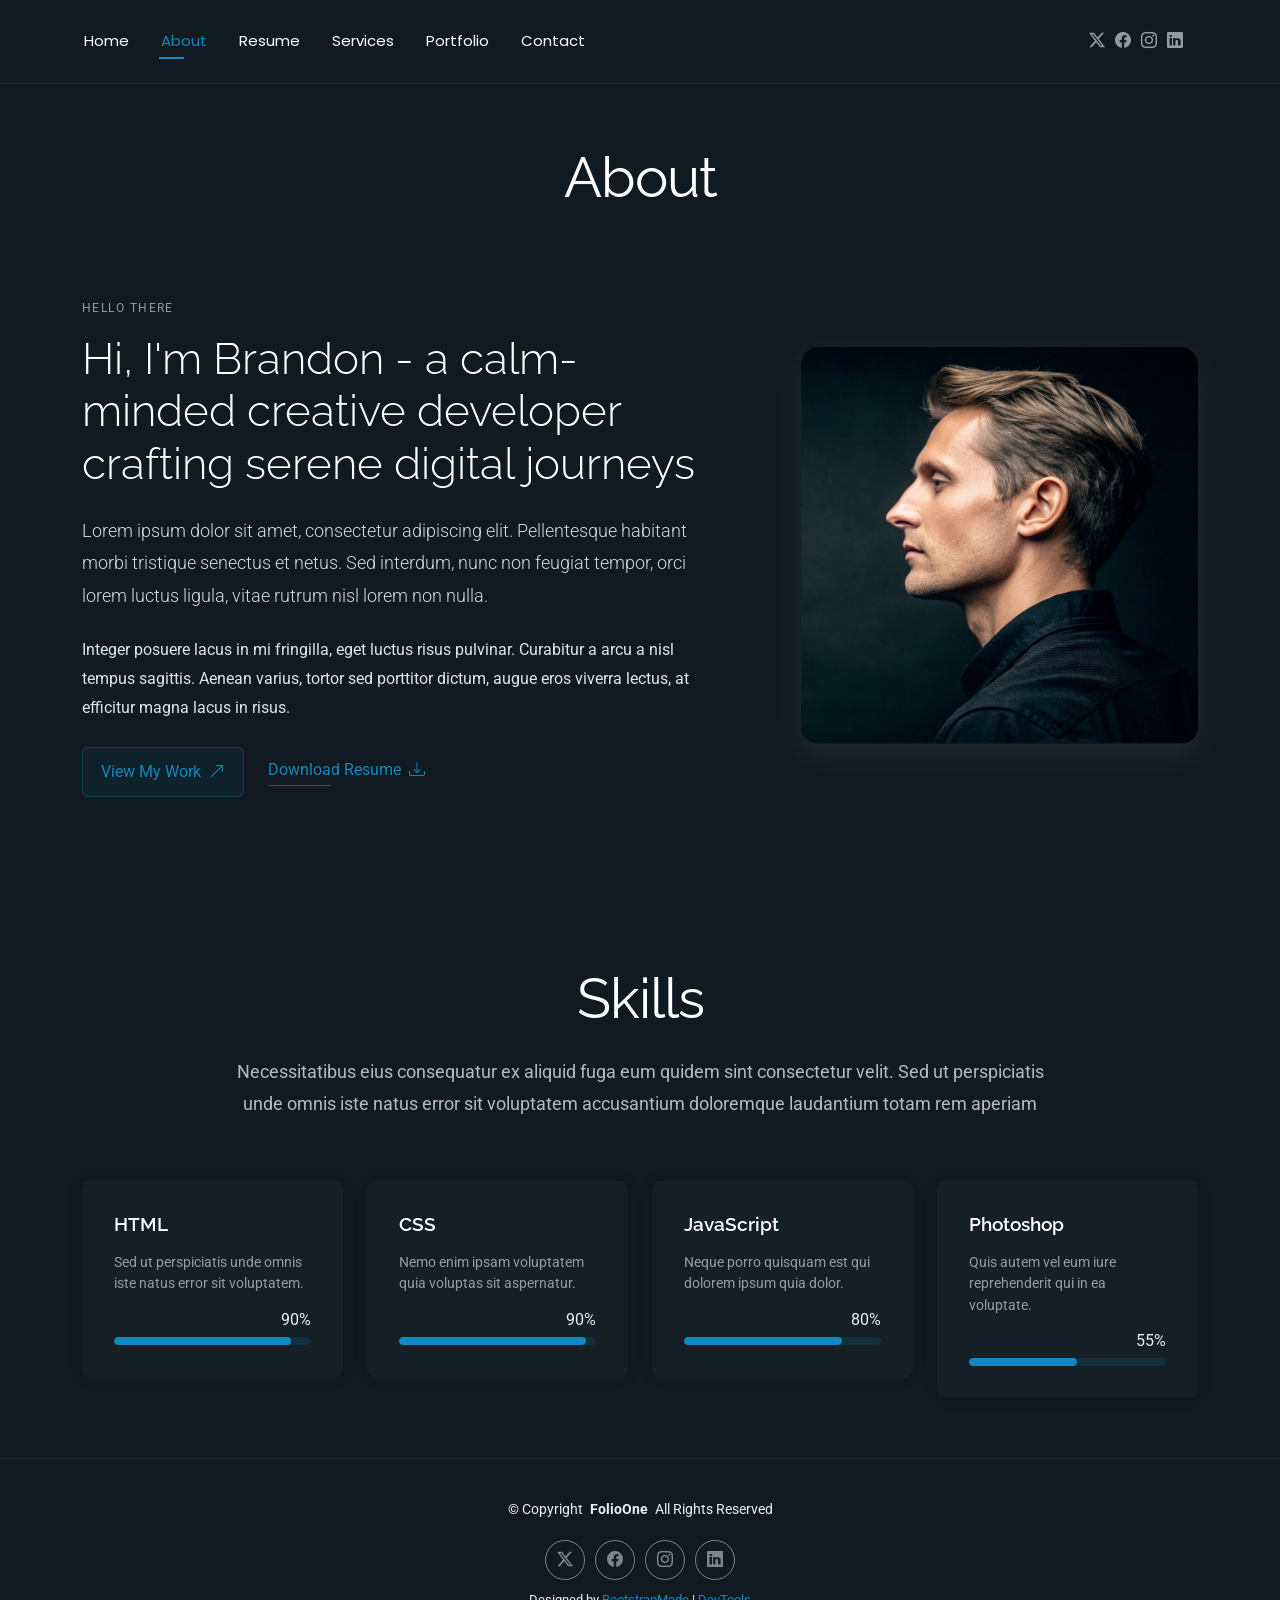
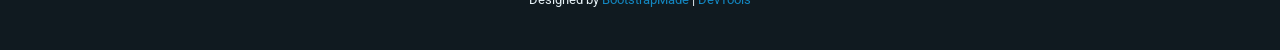
==== about.html @ 1cc1bbe4 "Move portfolio site to repository root Co-authored-by: Copilot <223556219+Copilot@users.noreply.gith" ====
<!DOCTYPE html>
<html lang="en">

<head>
  <meta charset="utf-8">
  <meta content="width=device-width, initial-scale=1.0" name="viewport">
  <title>About - FolioOne Bootstrap Template</title>
  <meta name="description" content="">
  <meta name="keywords" content="">

  <!-- Favicons -->
  <link href="assets/img/favicon.png" rel="icon">
  <link href="assets/img/apple-touch-icon.png" rel="apple-touch-icon">

  <!-- Fonts -->
  <link href="https://fonts.googleapis.com" rel="preconnect">
  <link href="https://fonts.gstatic.com" rel="preconnect" crossorigin>
  <link href="https://fonts.googleapis.com/css2?family=Roboto:ital,wght@0,100;0,300;0,400;0,500;0,700;0,900;1,100;1,300;1,400;1,500;1,700;1,900&family=Poppins:ital,wght@0,100;0,200;0,300;0,400;0,500;0,600;0,700;0,800;0,900;1,100;1,200;1,300;1,400;1,500;1,600;1,700;1,800;1,900&family=Raleway:ital,wght@0,100;0,200;0,300;0,400;0,500;0,600;0,700;0,800;0,900;1,100;1,200;1,300;1,400;1,500;1,600;1,700;1,800;1,900&display=swap" rel="stylesheet">

  <!-- Vendor CSS Files -->
  <link href="assets/vendor/bootstrap/css/bootstrap.min.css" rel="stylesheet">
  <link href="assets/vendor/bootstrap-icons/bootstrap-icons.css" rel="stylesheet">
  <link href="assets/vendor/aos/aos.css" rel="stylesheet">
  <link href="assets/vendor/swiper/swiper-bundle.min.css" rel="stylesheet">
  <link href="assets/vendor/glightbox/css/glightbox.min.css" rel="stylesheet">

  <!-- Main CSS File -->
  <link href="assets/css/main.css" rel="stylesheet">

  <!-- =======================================================
  * Template Name: FolioOne
  * Template URL: https://bootstrapmade.com/folioone-bootstrap-portfolio-website-template/
  * Updated: Aug 23 2025 with Bootstrap v5.3.7
  * Author: BootstrapMade.com
  * License: https://bootstrapmade.com/license/
  ======================================================== -->
</head>

<body class="about-page">

  <header id="header" class="header d-flex align-items-center light-background sticky-top">
    <div class="container position-relative d-flex align-items-center justify-content-between">

      <!-- <a href="index.html" class="logo d-flex align-items-center me-auto me-xl-0">
      <img src="assets/img/logo.webp" alt="">
      <h1 class="sitename">FolioOne</h1> 
    </a> -->

      <nav id="navmenu" class="navmenu">
        <ul>
          <li><a href="index.html">Home</a></li>
          <li><a href="about.html" class="active">About</a></li>
          <li><a href="resume.html">Resume</a></li>
          <li><a href="services.html">Services</a></li>
          <li><a href="portfolio.html">Portfolio</a></li>
          <li><a href="contact.html">Contact</a></li>
        </ul>
        <i class="mobile-nav-toggle d-xl-none bi bi-list"></i>
      </nav>

      <div class="header-social-links">
        <a href="#" class="twitter"><i class="bi bi-twitter-x"></i></a>
        <a href="#" class="facebook"><i class="bi bi-facebook"></i></a>
        <a href="#" class="instagram"><i class="bi bi-instagram"></i></a>
        <a href="#" class="linkedin"><i class="bi bi-linkedin"></i></a>
      </div>

    </div>
  </header>

  <main class="main">

    <!-- About Section -->
    <section id="about" class="about section">

      <!-- Section Title -->
      <div class="container section-title" data-aos="fade-up">
        <h2>About</h2>
      </div><!-- End Section Title -->

      <div class="container" data-aos="fade-up" data-aos-delay="100">

        <!-- Intro + Photo -->
        <div class="row align-items-center justify-content-between gy-5 mb-5">
          <div class="col-lg-7" data-aos="fade-right" data-aos-delay="150">
            <div class="intro-content">
              <span class="eyebrow">Hello there</span>
              <h2 class="headline">Hi, I'm Brandon - a calm-minded creative developer crafting serene digital journeys</h2>
              <p class="lead">
                Lorem ipsum dolor sit amet, consectetur adipiscing elit. Pellentesque habitant morbi tristique senectus et netus. Sed interdum, nunc non feugiat tempor, orci lorem luctus ligula, vitae rutrum nisl lorem non nulla.
              </p>
              <p>
                Integer posuere lacus in mi fringilla, eget luctus risus pulvinar. Curabitur a arcu a nisl tempus sagittis. Aenean varius, tortor sed porttitor dictum, augue eros viverra lectus, at efficitur magna lacus in risus.
              </p>

              <div class="cta-group">
                <a href="#portfolio" class="btn-ghost">
                  View My Work <i class="bi bi-arrow-up-right"></i>
                </a>
                <a href="#" class="link-underline">
                  Download Resume <i class="bi bi-download"></i>
                </a>
              </div>
            </div>
          </div>

          <div class="col-lg-5" data-aos="zoom-in" data-aos-delay="250">
            <figure class="profile-figure text-center text-lg-end">
              <img src="assets/img/profile/profile-square-11.webp" alt="Portrait of Alex" class="img-fluid profile-photo">
            </figure>
          </div>
        </div>
        <!-- End Intro + Photo -->
      </div>
    </section><!-- /About Section -->

    <!-- Skills Section -->
    <section id="skills" class="skills section">

      <!-- Section Title -->
      <div class="container section-title" data-aos="fade-up">
        <h2>Skills</h2>
        <p>Necessitatibus eius consequatur ex aliquid fuga eum quidem sint consectetur velit. Sed ut perspiciatis unde omnis iste natus error sit voluptatem accusantium doloremque laudantium totam rem aperiam</p>
      </div><!-- End Section Title -->

      <div class="container" data-aos="fade-up" data-aos-delay="100">

        <div class="row g-4 skills-animation">

          <div class="col-md-6 col-lg-3" data-aos="fade-up" data-aos-delay="100">
            <div class="skill-box">
              <h3>HTML</h3>
              <p>Sed ut perspiciatis unde omnis iste natus error sit voluptatem.</p>
              <span class="text-end d-block">90%</span>
              <div class="progress">
                <div class="progress-bar" role="progressbar" aria-valuenow="90" aria-valuemin="0" aria-valuemax="100"></div>
              </div>
            </div>
          </div>

          <div class="col-md-6 col-lg-3" data-aos="fade-up" data-aos-delay="200">
            <div class="skill-box">
              <h3>CSS</h3>
              <p>Nemo enim ipsam voluptatem quia voluptas sit aspernatur.</p>
              <span class="text-end d-block">90%</span>
              <div class="progress">
                <div class="progress-bar" role="progressbar" aria-valuenow="95" aria-valuemin="0" aria-valuemax="100"></div>
              </div>
            </div>
          </div>

          <div class="col-md-6 col-lg-3" data-aos="fade-up" data-aos-delay="300">
            <div class="skill-box">
              <h3>JavaScript</h3>
              <p>Neque porro quisquam est qui dolorem ipsum quia dolor.</p>
              <span class="text-end d-block">80%</span>
              <div class="progress">
                <div class="progress-bar" role="progressbar" aria-valuenow="80" aria-valuemin="0" aria-valuemax="100"></div>
              </div>
            </div>
          </div>

          <div class="col-md-6 col-lg-3" data-aos="fade-up" data-aos-delay="400">
            <div class="skill-box">
              <h3>Photoshop</h3>
              <p>Quis autem vel eum iure reprehenderit qui in ea voluptate.</p>
              <span class="text-end d-block">55%</span>
              <div class="progress">
                <div class="progress-bar" role="progressbar" aria-valuenow="55" aria-valuemin="0" aria-valuemax="100">
                </div>
              </div>
            </div>
          </div>

        </div>

      </div>

    </section><!-- /Skills Section -->
  </main>

  <footer id="footer" class="footer">

    <div class="container">
      <div class="copyright text-center ">
        <p>© <span>Copyright</span> <strong class="px-1 sitename">FolioOne</strong> <span>All Rights Reserved<br></span></p>
      </div>
      <div class="social-links d-flex justify-content-center">
        <a href=""><i class="bi bi-twitter-x"></i></a>
        <a href=""><i class="bi bi-facebook"></i></a>
        <a href=""><i class="bi bi-instagram"></i></a>
        <a href=""><i class="bi bi-linkedin"></i></a>
      </div>
      <div class="credits">
        <!-- All the links in the footer should remain intact. -->
        <!-- You can delete the links only if you've purchased the pro version. -->
        <!-- Licensing information: https://bootstrapmade.com/license/ -->
        <!-- Purchase the pro version with working PHP/AJAX contact form: [buy-url] -->
        Designed by <a href="https://bootstrapmade.com/">BootstrapMade</a> | <a href="https://bootstrapmade.com/tools/">DevTools</a>
      </div>
    </div>

  </footer>

  <!-- Scroll Top -->
  <a href="#" id="scroll-top" class="scroll-top d-flex align-items-center justify-content-center"><i class="bi bi-arrow-up-short"></i></a>

  <!-- Preloader -->
  <div id="preloader"></div>

  <!-- Vendor JS Files -->
  <script src="assets/vendor/bootstrap/js/bootstrap.bundle.min.js"></script>
  <script src="assets/vendor/php-email-form/validate.js"></script>
  <script src="assets/vendor/aos/aos.js"></script>
  <script src="assets/vendor/typed.js/typed.umd.js"></script>
  <script src="assets/vendor/waypoints/noframework.waypoints.js"></script>
  <script src="assets/vendor/purecounter/purecounter_vanilla.js"></script>
  <script src="assets/vendor/swiper/swiper-bundle.min.js"></script>
  <script src="assets/vendor/imagesloaded/imagesloaded.pkgd.min.js"></script>
  <script src="assets/vendor/isotope-layout/isotope.pkgd.min.js"></script>
  <script src="assets/vendor/glightbox/js/glightbox.min.js"></script>

  <!-- Main JS File -->
  <script src="assets/js/main.js"></script>

</body>

</html>
---- assets/css/main.css ----
/**
* Template Name: FolioOne
* Template URL: https://bootstrapmade.com/folioone-bootstrap-portfolio-website-template/
* Updated: Aug 23 2025 with Bootstrap v5.3.7
* Author: BootstrapMade.com
* License: https://bootstrapmade.com/license/
*/

/*--------------------------------------------------------------
# Font & Color Variables
# Help: https://bootstrapmade.com/color-system/
--------------------------------------------------------------*/
/* Fonts */
:root {
  --default-font: "Roboto",  system-ui, -apple-system, "Segoe UI", Roboto, "Helvetica Neue", Arial, "Noto Sans", "Liberation Sans", sans-serif, "Apple Color Emoji", "Segoe UI Emoji", "Segoe UI Symbol", "Noto Color Emoji";
  --heading-font: "Raleway",  sans-serif;
  --nav-font: "Poppins",  sans-serif;
}

/* Global Colors - The following color variables are used throughout the website. Updating them here will change the color scheme of the entire website */
:root { 
  --background-color: #101a20; /* Background color for the entire website, including individual sections */
  --default-color: #e7f2f7; /* Default color used for the majority of the text content across the entire website */
  --heading-color: #ffffff; /* Color for headings, subheadings and title throughout the website */
  --accent-color: #1387c1; /* Accent color that represents your brand on the website. It's used for buttons, links, and other elements that need to stand out */
  --surface-color: #141f26; /* The surface color is used as a background of boxed elements within sections, such as cards, icon boxes, or other elements that require a visual separation from the global background. */
  --contrast-color: #ffffff; /* Contrast color for text, ensuring readability against backgrounds of accent, heading, or default colors. */
}

/* Nav Menu Colors - The following color variables are used specifically for the navigation menu. They are separate from the global colors to allow for more customization options */
:root {
  --nav-color: #ffffff;  /* The default color of the main navmenu links */
  --nav-hover-color: #1387c1; /* Applied to main navmenu links when they are hovered over or active */
  --nav-mobile-background-color: #213642; /* Used as the background color for mobile navigation menu */
  --nav-dropdown-background-color: #051117; /* Used as the background color for dropdown items that appear when hovering over primary navigation items */
  --nav-dropdown-color: #e7f2f7; /* Used for navigation links of the dropdown items in the navigation menu. */
  --nav-dropdown-hover-color: #1387c1; /* Similar to --nav-hover-color, this color is applied to dropdown navigation links when they are hovered over. */
}

/* Color Presets - These classes override global colors when applied to any section or element, providing reuse of the sam color scheme. */

.light-background {
  --background-color: #142027;
  --surface-color: #325264;
}

.dark-background {
  --background-color: #0b1419;
  --default-color: #ffffff;
  --heading-color: #ffffff;
  --surface-color: #252525;
  --contrast-color: #ffffff;
}

/* Smooth scroll */
:root {
  scroll-behavior: smooth;
}

/*--------------------------------------------------------------
# General Styling & Shared Classes
--------------------------------------------------------------*/
body {
  color: var(--default-color);
  background-color: var(--background-color);
  font-family: var(--default-font);
}

a {
  color: var(--accent-color);
  text-decoration: none;
  transition: 0.3s;
}

a:hover {
  color: color-mix(in srgb, var(--accent-color), transparent 25%);
  text-decoration: none;
}

h1,
h2,
h3,
h4,
h5,
h6 {
  color: var(--heading-color);
  font-family: var(--heading-font);
}

/* PHP Email Form Messages
------------------------------*/
.php-email-form .error-message {
  display: none;
  background: #df1529;
  color: #ffffff;
  text-align: left;
  padding: 15px;
  margin-bottom: 24px;
  font-weight: 600;
}

.php-email-form .sent-message {
  display: none;
  color: #ffffff;
  background: #059652;
  text-align: center;
  padding: 15px;
  margin-bottom: 24px;
  font-weight: 600;
}

.php-email-form .loading {
  display: none;
  background: var(--surface-color);
  text-align: center;
  padding: 15px;
  margin-bottom: 24px;
}

.php-email-form .loading:before {
  content: "";
  display: inline-block;
  border-radius: 50%;
  width: 24px;
  height: 24px;
  margin: 0 10px -6px 0;
  border: 3px solid var(--accent-color);
  border-top-color: var(--surface-color);
  animation: php-email-form-loading 1s linear infinite;
}

@keyframes php-email-form-loading {
  0% {
    transform: rotate(0deg);
  }

  100% {
    transform: rotate(360deg);
  }
}

/*--------------------------------------------------------------
# Global Header
--------------------------------------------------------------*/
.header {
  --background-color: rgba(255, 255, 255, 0);
  color: var(--default-color);
  background-color: var(--background-color);
  padding: 15px 0;
  transition: all 0.5s;
  z-index: 997;
  border-bottom: 1px solid color-mix(in srgb, var(--default-color), transparent 92%);
}

.header .logo {
  line-height: 1;
}

.header .logo img {
  max-height: 36px;
  margin-right: 8px;
}

.header .logo h1 {
  font-size: 32px;
  margin: 0;
  font-weight: 400;
  color: var(--heading-color);
}

.header .header-social-links {
  padding-right: 15px;
}

.header .header-social-links a {
  color: color-mix(in srgb, var(--default-color), transparent 40%);
  padding-left: 6px;
  display: inline-block;
  transition: 0.3s;
  font-size: 16px;
}

.header .header-social-links a:hover {
  color: var(--default-color);
}

.header .header-social-links a i {
  line-height: 0px;
}

@media (max-width: 1200px) {
  .header .logo {
    order: 1;
  }

  .header .header-social-links {
    order: 2;
  }

  .header .navmenu {
    order: 3;
  }
}

/* Global Header on Scroll
------------------------------*/
.scrolled .header {
  --background-color: rgba(16, 26, 32, 0.9);
}

/*--------------------------------------------------------------
# Navigation Menu
--------------------------------------------------------------*/
/* Desktop Navigation */
@media (min-width: 1200px) {
  .navmenu {
    padding: 0;
  }

  .navmenu ul {
    margin: 0;
    padding: 0;
    display: flex;
    list-style: none;
    align-items: center;
  }

  .navmenu li {
    position: relative;
  }

  .navmenu>ul>li {
    white-space: nowrap;
    padding: 15px 28px 15px 0;
  }

  .navmenu>ul>li:last-child {
    padding-right: 0;
  }

  .navmenu a,
  .navmenu a:focus {
    color: var(--nav-color);
    font-size: 15px;
    padding: 0 2px;
    font-family: var(--nav-font);
    font-weight: 400;
    display: flex;
    align-items: center;
    justify-content: space-between;
    white-space: nowrap;
    transition: 0.3s;
    position: relative;
  }

  .navmenu a i,
  .navmenu a:focus i {
    font-size: 12px;
    line-height: 0;
    margin-left: 5px;
    transition: 0.3s;
  }

  .navmenu>ul>li>a:before {
    content: "";
    position: absolute;
    height: 2px;
    bottom: -6px;
    left: 0;
    background-color: var(--nav-hover-color);
    visibility: hidden;
    width: 0px;
    transition: all 0.3s ease-in-out 0s;
  }

  .navmenu a:hover:before,
  .navmenu li:hover>a:before,
  .navmenu .active:before {
    visibility: visible;
    width: 25px;
  }

  .navmenu li:hover>a,
  .navmenu .active,
  .navmenu .active:focus {
    color: var(--nav-hover-color);
  }

  .navmenu .dropdown ul {
    margin: 0;
    padding: 10px 0;
    background: var(--nav-dropdown-background-color);
    display: block;
    position: absolute;
    visibility: hidden;
    left: -5px;
    top: 130%;
    opacity: 0;
    transition: 0.3s;
    border-radius: 4px;
    z-index: 99;
    box-shadow: 0px 0px 30px rgba(0, 0, 0, 0.1);
  }

  .navmenu .dropdown ul li {
    min-width: 200px;
  }

  .navmenu .dropdown ul a {
    padding: 10px 20px;
    font-size: 15px;
    text-transform: none;
    color: var(--nav-dropdown-color);
  }

  .navmenu .dropdown ul a i {
    font-size: 12px;
  }

  .navmenu .dropdown ul a:hover,
  .navmenu .dropdown ul .active:hover,
  .navmenu .dropdown ul li:hover>a {
    color: var(--nav-dropdown-hover-color);
  }

  .navmenu .dropdown:hover>ul {
    opacity: 1;
    top: 100%;
    visibility: visible;
  }

  .navmenu .dropdown .dropdown ul {
    top: 0;
    left: -90%;
    visibility: hidden;
  }

  .navmenu .dropdown .dropdown:hover>ul {
    opacity: 1;
    top: 0;
    left: -100%;
    visibility: visible;
  }
}

/* Mobile Navigation */
@media (max-width: 1199px) {
  .mobile-nav-toggle {
    color: var(--nav-color);
    font-size: 28px;
    line-height: 0;
    margin-right: 10px;
    cursor: pointer;
    transition: color 0.3s;
  }

  .navmenu {
    padding: 0;
    z-index: 9997;
  }

  .navmenu ul {
    display: none;
    list-style: none;
    position: absolute;
    inset: 60px 20px 20px 20px;
    padding: 10px 0;
    margin: 0;
    border-radius: 6px;
    background-color: var(--nav-mobile-background-color);
    border: 1px solid color-mix(in srgb, var(--default-color), transparent 90%);
    box-shadow: none;
    overflow-y: auto;
    transition: 0.3s;
    z-index: 9998;
  }

  .navmenu a,
  .navmenu a:focus {
    color: var(--nav-dropdown-color);
    padding: 10px 20px;
    font-family: var(--nav-font);
    font-size: 17px;
    font-weight: 500;
    display: flex;
    align-items: center;
    justify-content: space-between;
    white-space: nowrap;
    transition: 0.3s;
  }

  .navmenu a i,
  .navmenu a:focus i {
    font-size: 12px;
    line-height: 0;
    margin-left: 5px;
    width: 30px;
    height: 30px;
    display: flex;
    align-items: center;
    justify-content: center;
    border-radius: 50%;
    transition: 0.3s;
    background-color: color-mix(in srgb, var(--accent-color), transparent 90%);
  }

  .navmenu a i:hover,
  .navmenu a:focus i:hover {
    background-color: var(--accent-color);
    color: var(--contrast-color);
  }

  .navmenu a:hover,
  .navmenu .active,
  .navmenu .active:focus {
    color: var(--nav-dropdown-hover-color);
  }

  .navmenu .active i,
  .navmenu .active:focus i {
    background-color: var(--accent-color);
    color: var(--contrast-color);
    transform: rotate(180deg);
  }

  .navmenu .dropdown ul {
    position: static;
    display: none;
    z-index: 99;
    padding: 10px 0;
    margin: 10px 20px;
    background-color: var(--nav-dropdown-background-color);
    transition: all 0.5s ease-in-out;
  }

  .navmenu .dropdown ul ul {
    background-color: rgba(33, 37, 41, 0.1);
  }

  .navmenu .dropdown>.dropdown-active {
    display: block;
    background-color: rgba(33, 37, 41, 0.03);
  }

  .mobile-nav-active {
    overflow: hidden;
  }

  .mobile-nav-active .mobile-nav-toggle {
    color: #fff;
    position: absolute;
    font-size: 32px;
    top: 15px;
    right: 15px;
    margin-right: 0;
    z-index: 9999;
  }

  .mobile-nav-active .navmenu {
    position: fixed;
    overflow: hidden;
    inset: 0;
    background: rgba(33, 37, 41, 0.8);
    transition: 0.3s;
  }

  .mobile-nav-active .navmenu>ul {
    display: block;
  }
}

/*--------------------------------------------------------------
# Global Footer
--------------------------------------------------------------*/
.footer {
  color: var(--default-color);
  background-color: var(--background-color);
  font-size: 14px;
  padding: 40px 0;
  position: relative;
  border-top: 1px solid color-mix(in srgb, var(--default-color), transparent 92%);
}

.footer .copyright p {
  margin-bottom: 0;
}

.footer .social-links {
  margin-top: 20px;
}

.footer .social-links a {
  display: flex;
  align-items: center;
  justify-content: center;
  width: 40px;
  height: 40px;
  border-radius: 50%;
  border: 1px solid color-mix(in srgb, var(--default-color), transparent 50%);
  font-size: 16px;
  color: color-mix(in srgb, var(--default-color), transparent 50%);
  margin: 0 5px;
  transition: 0.3s;
}

.footer .social-links a:hover {
  color: var(--accent-color);
  border-color: var(--accent-color);
}

.footer .credits {
  margin-top: 10px;
  font-size: 13px;
  text-align: center;
}

/*--------------------------------------------------------------
# Preloader
--------------------------------------------------------------*/
#preloader {
  position: fixed;
  inset: 0;
  z-index: 9999;
  overflow: hidden;
  background-color: var(--background-color);
  transition: all 0.6s ease-out;
  width: 100%;
  height: 100vh;
}

#preloader:before,
#preloader:after {
  content: "";
  position: absolute;
  border: 4px solid var(--accent-color);
  border-radius: 50%;
  animation: animate-preloader 2s cubic-bezier(0, 0.2, 0.8, 1) infinite;
}

#preloader:after {
  animation-delay: -0.5s;
}

@keyframes animate-preloader {
  0% {
    width: 10px;
    height: 10px;
    top: calc(50% - 5px);
    left: calc(50% - 5px);
    opacity: 1;
  }

  100% {
    width: 72px;
    height: 72px;
    top: calc(50% - 36px);
    left: calc(50% - 36px);
    opacity: 0;
  }
}

/*--------------------------------------------------------------
# Scroll Top Button
--------------------------------------------------------------*/
.scroll-top {
  position: fixed;
  visibility: hidden;
  opacity: 0;
  right: 15px;
  bottom: -15px;
  z-index: 99999;
  background-color: var(--accent-color);
  width: 44px;
  height: 44px;
  border-radius: 50px;
  transition: all 0.4s;
}

.scroll-top i {
  font-size: 24px;
  color: var(--contrast-color);
  line-height: 0;
}

.scroll-top:hover {
  background-color: color-mix(in srgb, var(--accent-color), transparent 20%);
  color: var(--contrast-color);
}

.scroll-top.active {
  visibility: visible;
  opacity: 1;
  bottom: 15px;
}

/*--------------------------------------------------------------
# Disable aos animation delay on mobile devices
--------------------------------------------------------------*/
@media screen and (max-width: 768px) {
  [data-aos-delay] {
    transition-delay: 0 !important;
  }
}

/*--------------------------------------------------------------
# Global Page Titles & Breadcrumbs
--------------------------------------------------------------*/
.page-title {
  color: var(--default-color);
  background-color: var(--background-color);
  position: relative;
}

.page-title .heading {
  padding: 80px 0;
  border-top: 1px solid color-mix(in srgb, var(--default-color), transparent 90%);
}

.page-title .heading h1 {
  font-size: 38px;
  font-weight: 700;
}

.page-title nav {
  background-color: color-mix(in srgb, var(--default-color), transparent 96%);
  padding: 20px 0;
}

.page-title nav ol {
  display: flex;
  flex-wrap: wrap;
  list-style: none;
  padding: 0;
  margin: 0;
  font-size: 16px;
  font-weight: 400;
}

.page-title nav ol li+li {
  padding-left: 10px;
}

.page-title nav ol li+li::before {
  content: "/";
  display: inline-block;
  padding-right: 10px;
  color: color-mix(in srgb, var(--default-color), transparent 70%);
}

/*--------------------------------------------------------------
# Global Sections
--------------------------------------------------------------*/
section,
.section {
  color: var(--default-color);
  background-color: var(--background-color);
  padding: 60px 0;
  scroll-margin-top: 100px;
  overflow: clip;
}

@media (max-width: 1199px) {

  section,
  .section {
    scroll-margin-top: 66px;
  }
}

/*--------------------------------------------------------------
# Global Section Titles
--------------------------------------------------------------*/
.section-title {
  text-align: center;
  padding-bottom: 60px;
  position: relative;
}

.section-title h2 {
  font-size: 3.5rem;
  font-weight: 400;
  line-height: 1.2;
  color: var(--heading-color);
  margin-bottom: 1.5rem;
  letter-spacing: -1px;
}

@media (max-width: 768px) {
  .section-title h2 {
    font-size: 2.5rem;
  }
}

.section-title p {
  font-size: 1.125rem;
  line-height: 1.8;
  color: color-mix(in srgb, var(--default-color), transparent 25%);
  max-width: 900px;
  margin: 0 auto;
  text-wrap: balance;
}

/*--------------------------------------------------------------
# Hero Section
--------------------------------------------------------------*/
.hero {
  padding: 80px 0;
  min-height: 100vh;
  display: flex;
  align-items: center;
}

.hero .hero-content h1 {
  font-size: 3.5rem;
  font-weight: 700;
  margin-bottom: 1rem;
  line-height: 1.2;
}

.hero .hero-content h1 .highlight {
  color: var(--accent-color);
  position: relative;
}

.hero .hero-content h1 .highlight::after {
  content: "";
  position: absolute;
  bottom: 0;
  left: 0;
  width: 100%;
  height: 3px;
  background: linear-gradient(90deg, var(--accent-color), color-mix(in srgb, var(--accent-color), transparent 50%));
  border-radius: 2px;
}

@media (max-width: 768px) {
  .hero .hero-content h1 {
    font-size: 2.5rem;
  }
}

.hero .hero-content h2 {
  font-size: 1.5rem;
  font-weight: 400;
  margin-bottom: 2rem;
  color: color-mix(in srgb, var(--default-color), transparent 20%);
}

.hero .hero-content h2 .typed {
  color: var(--accent-color);
  font-weight: 600;
}

@media (max-width: 768px) {
  .hero .hero-content h2 {
    font-size: 1.25rem;
  }
}

.hero .hero-content p {
  font-size: 1.1rem;
  line-height: 1.6;
  margin-bottom: 2.5rem;
  color: color-mix(in srgb, var(--default-color), transparent 30%);
}

.hero .hero-actions {
  display: flex;
  gap: 1rem;
  margin-bottom: 3rem;
}

.hero .hero-actions .btn {
  padding: 12px 30px;
  border-radius: 50px;
  font-weight: 600;
  text-decoration: none;
  transition: all 0.3s ease;
  border: 2px solid;
}

.hero .hero-actions .btn.btn-primary {
  background: var(--accent-color);
  color: var(--contrast-color);
  border-color: var(--accent-color);
}

.hero .hero-actions .btn.btn-primary:hover {
  background: color-mix(in srgb, var(--accent-color), black 15%);
  border-color: color-mix(in srgb, var(--accent-color), black 15%);
  transform: translateY(-2px);
}

.hero .hero-actions .btn.btn-outline {
  background: transparent;
  color: var(--accent-color);
  border-color: var(--accent-color);
}

.hero .hero-actions .btn.btn-outline:hover {
  transform: translateY(-2px);
}

@media (max-width: 576px) {
  .hero .hero-actions {
    flex-direction: column;
  }

  .hero .hero-actions .btn {
    text-align: center;
  }
}

.hero .social-links {
  display: flex;
  gap: 1rem;
}

.hero .social-links a {
  width: 45px;
  height: 45px;
  background: var(--surface-color);
  border-radius: 50%;
  display: flex;
  align-items: center;
  justify-content: center;
  color: var(--default-color);
  font-size: 1.2rem;
  transition: all 0.3s ease;
}

.hero .social-links a:hover {
  background: var(--accent-color);
  color: var(--contrast-color);
  transform: translateY(-3px);
  box-shadow: 0 8px 25px color-mix(in srgb, var(--accent-color), transparent 70%);
}

.hero .hero-image {
  position: relative;
}

.hero .hero-image .image-wrapper {
  position: relative;
  max-width: 450px;
  margin: 0 auto;
}

.hero .hero-image .image-wrapper img {
  border-radius: 20px;
  box-shadow: 0 5px 15px color-mix(in srgb, var(--default-color), transparent 95%);
  transition: transform 0.3s ease;
}

.hero .hero-image .image-wrapper img:hover {
  transform: scale(1.02);
}

.hero .hero-image .floating-elements {
  position: absolute;
  top: 0;
  left: 0;
  right: 0;
  bottom: 0;
  pointer-events: none;
}

.hero .hero-image .floating-elements .floating-card {
  position: absolute;
  background: var(--surface-color);
  padding: 15px 20px;
  border-radius: 15px;
  box-shadow: 0 10px 30px color-mix(in srgb, var(--default-color), transparent 90%);
  display: flex;
  align-items: center;
  gap: 10px;
  font-weight: 600;
  animation: float 3s ease-in-out infinite;
}

.hero .hero-image .floating-elements .floating-card i {
  font-size: 1.5rem;
  color: var(--accent-color);
}

.hero .hero-image .floating-elements .floating-card.design {
  top: 10%;
  right: -10%;
  animation-delay: 0s;
}

.hero .hero-image .floating-elements .floating-card.code {
  bottom: 30%;
  left: -15%;
  animation-delay: 1s;
}

.hero .hero-image .floating-elements .floating-card.creativity {
  top: 60%;
  right: -5%;
  animation-delay: 2s;
}

@media (max-width: 992px) {
  .hero .hero-image .floating-elements .floating-card {
    display: none;
  }
}

@keyframes float {

  0%,
  100% {
    transform: translateY(0px);
  }

  50% {
    transform: translateY(-10px);
  }
}

@media (max-width: 992px) {
  .hero .hero-content {
    text-align: center;
    margin-bottom: 3rem;
  }
}

/*--------------------------------------------------------------
# About Section
--------------------------------------------------------------*/
.about .intro-content .eyebrow {
  display: inline-block;
  letter-spacing: 0.12em;
  text-transform: uppercase;
  font-size: 12px;
  color: color-mix(in srgb, var(--default-color), transparent 40%);
  margin-bottom: 16px;
}

.about .intro-content .headline {
  font-family: var(--heading-font);
  font-weight: 300;
  line-height: 1.2;
  font-size: clamp(28px, 4vw, 44px);
  margin: 0 0 24px 0;
}

.about .intro-content .lead {
  font-size: 18px;
  line-height: 1.8;
  color: color-mix(in srgb, var(--default-color), transparent 10%);
  margin-bottom: 24px;
}

.about .intro-content p {
  line-height: 1.8;
  margin-bottom: 24px;
  color: color-mix(in srgb, var(--default-color), transparent 5%);
}

.about .intro-content .cta-group {
  display: flex;
  gap: 24px;
  align-items: center;
  margin-top: 24px;
}

.about .intro-content .cta-group .btn-ghost {
  display: inline-flex;
  align-items: center;
  gap: 8px;
  padding: 12px 18px;
  border-radius: 6px;
  color: var(--accent-color);
  background: color-mix(in srgb, var(--accent-color), transparent 92%);
  border: 1px solid color-mix(in srgb, var(--accent-color), transparent 70%);
  transition: 0.3s ease-in-out;
}

.about .intro-content .cta-group .btn-ghost:hover,
.about .intro-content .cta-group .btn-ghost:focus {
  color: var(--contrast-color);
  background: var(--accent-color);
  border-color: var(--accent-color);
  outline: none;
  box-shadow: 0 0 0 3px color-mix(in srgb, var(--accent-color), transparent 70%);
}

.about .intro-content .cta-group .link-underline {
  display: inline-flex;
  align-items: center;
  gap: 8px;
  position: relative;
  color: var(--accent-color);
  padding-bottom: 4px;
  transition: 0.3s ease-in-out;
}

.about .intro-content .cta-group .link-underline::after {
  content: "";
  position: absolute;
  left: 0;
  right: 0;
  bottom: 0;
  height: 1px;
  background: color-mix(in srgb, var(--accent-color), transparent 40%);
  transform: scaleX(0.4);
  transform-origin: left;
  transition: 0.3s ease-in-out;
}

.about .intro-content .cta-group .link-underline:hover,
.about .intro-content .cta-group .link-underline:focus {
  color: color-mix(in srgb, var(--accent-color), transparent 10%);
  outline: none;
}

.about .intro-content .cta-group .link-underline:hover::after,
.about .intro-content .cta-group .link-underline:focus::after {
  transform: scaleX(1);
}

.about .profile-figure {
  margin: 0;
}

.about .profile-figure .profile-photo {
  width: 88%;
  max-width: 440px;
  border-radius: 18px;
  box-shadow: 0 10px 30px color-mix(in srgb, var(--default-color), transparent 92%);
  transform: translateY(0);
  transition: transform 0.3s ease-in-out;
}

.about .profile-figure .profile-caption {
  margin-top: 24px;
  display: flex;
  align-items: center;
  justify-content: center;
}

.about .profile-figure .profile-caption .meta {
  font-size: 14px;
  color: color-mix(in srgb, var(--default-color), transparent 20%);
}

.about .profile-figure .profile-caption .meta .funfact {
  font-size: 13px;
  margin-top: 4px;
  color: color-mix(in srgb, var(--default-color), transparent 35%);
}

.about .profile-figure:hover .profile-photo {
  transform: translateY(-4px);
}

.about .skill-item {
  padding: 24px;
  border-radius: 6px;
  transition: 0.3s ease-in-out;
  background: color-mix(in srgb, var(--surface-color), var(--accent-color) 2%);
  border: 1px solid color-mix(in srgb, var(--default-color), transparent 88%);
  height: 100%;
}

.about .skill-item i {
  font-size: 24px;
  color: var(--accent-color);
  margin-bottom: 16px;
  display: inline-block;
}

.about .skill-item h3 {
  font-size: 16px;
  margin-bottom: 6px;
  font-weight: 500;
}

.about .skill-item p {
  margin: 0;
  font-size: 14px;
  color: color-mix(in srgb, var(--default-color), transparent 25%);
}

.about .skill-item:hover {
  transform: translateY(-3px);
  border-color: color-mix(in srgb, var(--accent-color), transparent 60%);
  box-shadow: 0 10px 30px color-mix(in srgb, var(--default-color), transparent 92%);
}

.about .timeline-item {
  position: relative;
  padding-left: 26px;
}

.about .timeline-item time {
  display: inline-block;
  font-size: 12px;
  letter-spacing: 0.08em;
  text-transform: uppercase;
  color: color-mix(in srgb, var(--default-color), transparent 45%);
  margin-bottom: 6px;
}

.about .timeline-item h4 {
  font-size: 18px;
  font-weight: 400;
  margin: 0 0 6px;
}

.about .timeline-item p {
  font-size: 14px;
  color: color-mix(in srgb, var(--default-color), transparent 25%);
  margin: 0;
}

.about .timeline-item .dot {
  position: absolute;
  left: 0;
  top: 4px;
  width: 10px;
  height: 10px;
  border-radius: 50%;
  background: var(--accent-color);
  box-shadow: 0 0 0 6px color-mix(in srgb, var(--accent-color), transparent 80%);
}

.about .personal-quote {
  padding: 24px 0;
}

.about .personal-quote p {
  font-family: var(--heading-font);
  font-weight: 300;
  font-size: clamp(20px, 3vw, 28px);
  line-height: 1.5;
  color: color-mix(in srgb, var(--default-color), transparent 5%);
  margin: 0 auto;
  max-width: 800px;
}

.about .fact-pill {
  display: flex;
  align-items: center;
  justify-content: center;
  gap: 10px;
  padding: 10px 14px;
  border-radius: 999px;
  border: 1px solid color-mix(in srgb, var(--default-color), transparent 85%);
  background: var(--surface-color);
  color: color-mix(in srgb, var(--default-color), transparent 10%);
  transition: 0.3s ease-in-out;
}

.about .fact-pill i {
  color: var(--accent-color);
}

.about .fact-pill span {
  font-size: 14px;
}

.about .fact-pill:hover {
  transform: translateY(-2px);
  border-color: color-mix(in srgb, var(--accent-color), transparent 60%);
  box-shadow: 0 10px 30px color-mix(in srgb, var(--default-color), transparent 92%);
}

.about .fact-pill:focus-within {
  box-shadow: 0 0 0 3px color-mix(in srgb, var(--accent-color), transparent 70%);
}

@media (max-width: 992px) {
  .about .profile-figure {
    text-align: center !important;
  }

  .about .profile-figure .profile-photo {
    width: 72%;
  }

  .about .intro-content .cta-group {
    flex-wrap: wrap;
  }
}

@media (max-width: 576px) {
  .about .profile-figure .profile-photo {
    width: 100%;
  }
}

/*--------------------------------------------------------------
# Skills Section
--------------------------------------------------------------*/
.skills .skill-box {
  background-color: var(--surface-color);
  padding: 2rem;
  border-radius: 8px;
  box-shadow: 0 0 20px rgba(0, 0, 0, 0.05);
}

.skills .skill-box h3 {
  font-size: 1.2rem;
  margin-bottom: 1rem;
  font-weight: 600;
}

.skills .skill-box p {
  font-size: 0.9rem;
  margin-bottom: 0.8rem;
  opacity: 0.6;
}

.skills .skill-box .progress {
  background-color: color-mix(in srgb, var(--accent-color), transparent 85%);
  border-radius: 50px;
  height: 8px;
  margin-top: 5px;
  overflow: hidden;
}

.skills .skill-box .progress .progress-bar {
  background-color: var(--accent-color);
  height: 100%;
  position: relative;
  border-radius: 50px;
  transition: 0.9s;
  width: 1px;
}

/*--------------------------------------------------------------
# Stats Section
--------------------------------------------------------------*/
.stats .avatars {
  position: relative;
}

.stats .avatars img {
  width: 60px;
  height: 60px;
  border: 3px solid var(--accent-color);
  margin-right: -15px;
  transition: transform 0.3s ease;
}

.stats .avatars img:hover {
  transform: translateY(-5px);
  z-index: 2;
}

.stats .counters h2 {
  color: var(--heading-color);
  font-size: 48px;
  font-weight: 700;
  margin-bottom: 10px;
}

.stats .counters h2 span {
  display: inline-block;
}

.stats .counters p {
  color: var(--default-color);
  font-size: 18px;
  margin: 0;
  opacity: 0.9;
}

@media (max-width: 991px) {
  .stats .row {
    text-align: center;
  }

  .stats .avatars {
    justify-content: center;
    margin-bottom: 40px;
  }

  .stats .counters h2 {
    font-size: 36px;
  }

  .stats .counters p {
    font-size: 16px;
  }

  .stats .counters .col-md-4 {
    margin-bottom: 30px;
  }

  .stats .counters .col-md-4:last-child {
    margin-bottom: 0;
  }
}

@media (max-width: 576px) {
  .stats {
    padding: 60px 0;
  }

  .stats .avatars {
    flex-wrap: wrap;
    justify-content: center;
  }

  .stats .avatars img {
    margin: 0 -8px;
  }
}

/*--------------------------------------------------------------
# Testimonials Section
--------------------------------------------------------------*/
.testimonials .testimonials-carousel,
.testimonials .testimonials-slider {
  overflow: hidden;
}

.testimonials .testimonial-item .testimonial-content {
  border-left: 3px solid var(--accent-color);
  padding-left: 30px;
}

.testimonials .testimonial-item .testimonial-img {
  border-radius: 50%;
  border: 4px solid var(--background-color);
  margin: 0 auto;
}

.testimonials .testimonial-item h3 {
  font-size: 20px;
  font-weight: bold;
  margin: 10px 0 5px 0;
}

.testimonials .testimonial-item h4 {
  font-size: 14px;
  color: color-mix(in srgb, var(--default-color), transparent 40%);
  margin: 0 0 10px 0;
}

.testimonials .testimonial-item .stars i {
  color: #ffc107;
  margin: 0 1px;
}

.testimonials .testimonial-item .quote-icon-left,
.testimonials .testimonial-item .quote-icon-right {
  color: color-mix(in srgb, var(--accent-color), transparent 50%);
  font-size: 26px;
  line-height: 0;
}

.testimonials .testimonial-item .quote-icon-left {
  display: inline-block;
  left: -5px;
  position: relative;
}

.testimonials .testimonial-item .quote-icon-right {
  display: inline-block;
  right: -5px;
  position: relative;
  top: 10px;
  transform: scale(-1, -1);
}

.testimonials .testimonial-item p {
  font-style: italic;
}

.testimonials .swiper-wrapper {
  height: auto;
}

.testimonials .swiper-pagination {
  margin-top: 30px;
  position: relative;
}

.testimonials .swiper-pagination .swiper-pagination-bullet {
  width: 12px;
  height: 12px;
  background-color: color-mix(in srgb, var(--default-color), transparent 85%);
  opacity: 1;
}

.testimonials .swiper-pagination .swiper-pagination-bullet-active {
  background-color: var(--accent-color);
}

/*--------------------------------------------------------------
# Resume Section
--------------------------------------------------------------*/
.resume .resume-item {
  margin-bottom: 3rem;
}

.resume .resume-item .resume-title {
  font-size: 1.75rem;
  font-weight: 700;
  margin-bottom: 1.5rem;
  padding-bottom: 1.5rem;
  position: relative;
  color: var(--heading-color);
}

.resume .resume-item .resume-title::after {
  content: "";
  position: absolute;
  display: block;
  width: 50px;
  height: 3px;
  background: var(--accent-color);
  bottom: 0;
  left: 0;
}

.resume .resume-item .resume-content {
  padding-left: 1.25rem;
  border-left: 2px solid color-mix(in srgb, var(--accent-color), transparent 85%);
}

.resume .resume-item article {
  position: relative;
  margin-bottom: 2.5rem;
}

.resume .resume-item article::before {
  content: "";
  position: absolute;
  width: 16px;
  height: 16px;
  border-radius: 50%;
  left: -1.8rem;
  top: 0.25rem;
  background: var(--background-color);
  border: 2px solid var(--accent-color);
}

.resume .resume-item article h4 {
  font-size: 1.25rem;
  font-weight: 600;
  margin-bottom: 0.5rem;
  color: var(--heading-color);
}

.resume .resume-item article h5 {
  font-size: 1rem;
  background: color-mix(in srgb, var(--accent-color), transparent 92%);
  padding: 0.375rem 0.75rem;
  display: inline-block;
  font-weight: 600;
  margin: 0.5rem 0;
  color: var(--accent-color);
  border-radius: 4px;
}

.resume .resume-item article .institution,
.resume .resume-item article .company {
  font-size: 1rem;
  margin-bottom: 1rem;
  color: color-mix(in srgb, var(--default-color), transparent 25%);
}

.resume .resume-item article p {
  margin-bottom: 1rem;
}

.resume .resume-item article ul {
  padding-left: 1.25rem;
  margin-bottom: 0;
}

.resume .resume-item article ul li {
  padding-bottom: 0.75rem;
  position: relative;
}

.resume .resume-item article ul li:last-child {
  padding-bottom: 0;
}

.resume .skill-item {
  margin-bottom: 2rem;
}

.resume .skill-item h4 {
  font-size: 1rem;
  font-weight: 600;
  margin-bottom: 0.75rem;
  color: var(--heading-color);
}

.resume .skill-item .progress {
  height: 0.75rem;
  background-color: color-mix(in srgb, var(--accent-color), transparent 92%);
  border-radius: 1rem;
  overflow: visible;
}

.resume .skill-item .progress .progress-bar {
  background-color: var(--accent-color);
  position: relative;
  border-radius: 1rem;
  width: 0;
  transition: width 1s ease;
}

.resume .skill-item .progress .progress-bar::after {
  content: attr(aria-valuenow) "%";
  position: absolute;
  right: 0;
  top: -1.75rem;
  font-size: 0.875rem;
  font-weight: 600;
  color: var(--accent-color);
}

@media (max-width: 991.98px) {
  .resume .resume-item {
    margin-bottom: 2rem;
  }
}

@media (max-width: 767.98px) {
  .resume .resume-content {
    padding-left: 1rem !important;
  }

  .resume article::before {
    left: -2rem !important;
  }
}

/*--------------------------------------------------------------
# Services Section
--------------------------------------------------------------*/
.services .service-item {
  display: flex;
  background-color: var(--surface-color);
  border-radius: 12px;
  padding: 2rem;
  height: 100%;
  position: relative;
  overflow: hidden;
  box-shadow: 0 5px 20px rgba(0, 0, 0, 0.03);
  transition: all 0.4s ease;
}

.services .service-item::before {
  content: "";
  position: absolute;
  left: 0;
  top: 0;
  height: 100%;
  width: 4px;
  background-color: var(--accent-color);
  transform: scaleY(0);
  transform-origin: bottom;
  transition: transform 0.4s cubic-bezier(0.65, 0, 0.35, 1);
}

.services .service-item:hover {
  box-shadow: 0 10px 30px rgba(0, 0, 0, 0.08);
  transform: translateY(-5px);
}

.services .service-item:hover::before {
  transform: scaleY(1);
}

.services .service-item:hover .service-icon {
  background-color: var(--accent-color);
  color: var(--contrast-color);
  transform: rotateY(180deg);
}

.services .service-item:hover .service-icon i {
  transform: rotateY(180deg);
}

.services .service-item:hover .service-link i {
  transform: translateX(5px);
}

.services .service-icon {
  flex-shrink: 0;
  width: 70px;
  height: 70px;
  border-radius: 12px;
  background-color: color-mix(in srgb, var(--accent-color), transparent 90%);
  color: var(--accent-color);
  display: flex;
  align-items: center;
  justify-content: center;
  margin-right: 1.5rem;
  transition: all 0.5s ease;
}

.services .service-icon i {
  font-size: 2rem;
  transition: transform 0.5s ease;
}

.services .service-content {
  flex-grow: 1;
}

.services .service-content h3 {
  font-size: 1.4rem;
  margin-bottom: 1rem;
  font-weight: 700;
  color: var(--heading-color);
}

.services .service-content p {
  margin-bottom: 1.25rem;
  color: color-mix(in srgb, var(--default-color), transparent 20%);
}

.services .service-link {
  display: inline-flex;
  align-items: center;
  color: var(--accent-color);
  font-weight: 600;
  text-decoration: none;
  transition: color 0.3s ease;
}

.services .service-link span {
  margin-right: 0.5rem;
}

.services .service-link i {
  transition: transform 0.3s ease;
}

.services .service-link:hover {
  color: color-mix(in srgb, var(--accent-color), transparent 25%);
}

@media (max-width: 767.98px) {
  .services .service-item {
    padding: 1.5rem;
    margin-bottom: 1rem;
  }

  .services .service-icon {
    width: 60px;
    height: 60px;
    margin-right: 1rem;
  }

  .services .service-icon i {
    font-size: 1.5rem;
  }

  .services .service-content h3 {
    font-size: 1.2rem;
    margin-bottom: 0.75rem;
  }

  .services .service-content p {
    margin-bottom: 1rem;
    font-size: 0.95rem;
  }
}

@media (max-width: 575.98px) {
  .services .service-item {
    flex-direction: column;
    text-align: center;
  }

  .services .service-item::before {
    width: 100%;
    height: 4px;
    transform: scaleX(0);
    transform-origin: left;
  }

  .services .service-item:hover::before {
    transform: scaleX(1);
  }

  .services .service-icon {
    margin-right: 0;
    margin-bottom: 1.25rem;
  }

  .services .service-link {
    justify-content: center;
  }
}

/*--------------------------------------------------------------
# Service Details Section
--------------------------------------------------------------*/
.service-details .service-hero {
  margin-bottom: 4rem;
}

.service-details .service-hero .service-meta {
  display: flex;
  align-items: center;
  gap: 1rem;
  margin-bottom: 1.5rem;
}

.service-details .service-hero .service-meta .service-category {
  background: color-mix(in srgb, var(--accent-color), transparent 85%);
  color: var(--accent-color);
  padding: 0.5rem 1rem;
  border-radius: 20px;
  font-size: 0.85rem;
  font-weight: 500;
  letter-spacing: 0.5px;
}

.service-details .service-hero .service-meta .reading-time {
  color: color-mix(in srgb, var(--default-color), transparent 50%);
  font-size: 0.9rem;
  font-weight: 300;
}

.service-details .service-hero h1 {
  font-size: 3.5rem;
  font-weight: 300;
  line-height: 1.2;
  margin-bottom: 1.5rem;
  color: var(--heading-color);
  letter-spacing: -0.02em;
}

.service-details .service-hero .service-description {
  font-size: 1.25rem;
  line-height: 1.7;
  color: color-mix(in srgb, var(--default-color), transparent 25%);
  font-weight: 300;
  margin: 0;
}

.service-details .service-visual {
  margin-bottom: 4rem;
  overflow: hidden;
  border-radius: 4px;
}

.service-details .service-visual img {
  width: 100%;
  height: 400px;
  object-fit: cover;
  transition: transform 0.5s ease;
}

.service-details .service-visual img:hover {
  transform: scale(1.02);
}

.service-details .service-narrative {
  margin-bottom: 5rem;
}

.service-details .service-narrative h3 {
  font-size: 2rem;
  font-weight: 300;
  margin-bottom: 2rem;
  color: var(--heading-color);
  letter-spacing: -0.01em;
}

.service-details .service-narrative p {
  font-size: 1.1rem;
  line-height: 1.8;
  margin-bottom: 2rem;
  color: var(--default-color);
  font-weight: 300;
}

.service-details .benefits-grid {
  display: grid;
  grid-template-columns: repeat(auto-fit, minmax(280px, 1fr));
  gap: 2.5rem;
  margin-top: 3rem;
}

.service-details .benefits-grid .benefit-card {
  text-align: center;
  padding: 0;
}

.service-details .benefits-grid .benefit-card .benefit-icon {
  width: 60px;
  height: 60px;
  background: color-mix(in srgb, var(--accent-color), transparent 90%);
  border-radius: 50%;
  display: flex;
  align-items: center;
  justify-content: center;
  margin: 0 auto 1.5rem;
  transition: all 0.3s ease;
}

.service-details .benefits-grid .benefit-card .benefit-icon i {
  font-size: 1.5rem;
  color: var(--accent-color);
}

.service-details .benefits-grid .benefit-card:hover .benefit-icon {
  background: var(--accent-color);
  transform: translateY(-2px);
}

.service-details .benefits-grid .benefit-card:hover .benefit-icon i {
  color: var(--contrast-color);
}

.service-details .benefits-grid .benefit-card h4 {
  font-size: 1.2rem;
  font-weight: 400;
  margin-bottom: 1rem;
  color: var(--heading-color);
}

.service-details .benefits-grid .benefit-card p {
  font-size: 1rem;
  line-height: 1.6;
  color: color-mix(in srgb, var(--default-color), transparent 30%);
  margin: 0;
}

.service-details .timeline-section {
  margin-bottom: 4rem;
}

.service-details .timeline-section h3 {
  font-size: 2rem;
  font-weight: 300;
  margin-bottom: 3rem;
  color: var(--heading-color);
  letter-spacing: -0.01em;
}

.service-details .timeline-section .timeline {
  position: relative;
}

.service-details .timeline-section .timeline::before {
  content: "";
  position: absolute;
  left: 30px;
  top: 0;
  bottom: 0;
  width: 1px;
  background: color-mix(in srgb, var(--default-color), transparent 85%);
}

.service-details .timeline-section .timeline .timeline-item {
  position: relative;
  padding-left: 80px;
  margin-bottom: 3rem;
}

.service-details .timeline-section .timeline .timeline-item:last-child {
  margin-bottom: 0;
}

.service-details .timeline-section .timeline .timeline-item .timeline-marker {
  position: absolute;
  left: 0;
  top: 0;
  width: 60px;
  height: 60px;
  background: var(--surface-color);
  border: 2px solid color-mix(in srgb, var(--accent-color), transparent 70%);
  border-radius: 50%;
  display: flex;
  align-items: center;
  justify-content: center;
  z-index: 1;
}

.service-details .timeline-section .timeline .timeline-item .timeline-marker span {
  font-size: 1.2rem;
  font-weight: 500;
  color: var(--accent-color);
}

.service-details .timeline-section .timeline .timeline-item .timeline-content h4 {
  font-size: 1.3rem;
  font-weight: 400;
  margin-bottom: 0.75rem;
  color: var(--heading-color);
}

.service-details .timeline-section .timeline .timeline-item .timeline-content p {
  font-size: 1rem;
  line-height: 1.6;
  margin-bottom: 0.5rem;
  color: var(--default-color);
}

.service-details .timeline-section .timeline .timeline-item .timeline-content small {
  color: color-mix(in srgb, var(--default-color), transparent 40%);
  font-size: 0.9rem;
  font-weight: 500;
}

.service-details .service-sidebar {
  padding-left: 2rem;
}

@media (max-width: 992px) {
  .service-details .service-sidebar {
    padding-left: 0;
    margin-top: 4rem;
  }
}

.service-details .overview-card,
.service-details .success-story,
.service-details .consultation-form {
  background: var(--surface-color);
  border-radius: 8px;
  padding: 2.5rem;
  margin-bottom: 2.5rem;
  border: 1px solid color-mix(in srgb, var(--default-color), transparent 93%);
  transition: all 0.3s ease;
}

.service-details .overview-card:hover,
.service-details .success-story:hover,
.service-details .consultation-form:hover {
  border-color: color-mix(in srgb, var(--accent-color), transparent 80%);
}

.service-details .overview-card .overview-header h4 {
  font-size: 1.4rem;
  font-weight: 400;
  margin-bottom: 2rem;
  color: var(--heading-color);
}

.service-details .overview-card .overview-stats {
  display: grid;
  grid-template-columns: repeat(3, 1fr);
  gap: 1.5rem;
  margin-bottom: 2rem;
}

.service-details .overview-card .overview-stats .stat-item {
  text-align: center;
}

.service-details .overview-card .overview-stats .stat-item .stat-number {
  font-size: 2rem;
  font-weight: 300;
  color: var(--accent-color);
  line-height: 1;
  margin-bottom: 0.5rem;
}

.service-details .overview-card .overview-stats .stat-item .stat-label {
  font-size: 0.85rem;
  color: color-mix(in srgb, var(--default-color), transparent 40%);
  font-weight: 500;
  text-transform: uppercase;
  letter-spacing: 0.5px;
}

.service-details .overview-card .overview-details {
  border-top: 1px solid color-mix(in srgb, var(--default-color), transparent 90%);
  padding-top: 1.5rem;
}

.service-details .overview-card .overview-details .detail-row {
  display: flex;
  justify-content: space-between;
  align-items: center;
  margin-bottom: 1rem;
}

.service-details .overview-card .overview-details .detail-row:last-child {
  margin-bottom: 0;
}

.service-details .overview-card .overview-details .detail-row .detail-label {
  font-size: 0.95rem;
  color: color-mix(in srgb, var(--default-color), transparent 30%);
  font-weight: 400;
}

.service-details .overview-card .overview-details .detail-row .detail-value {
  font-size: 0.95rem;
  color: var(--heading-color);
  font-weight: 500;
}

.service-details .success-story .story-quote p {
  font-size: 1.1rem;
  line-height: 1.7;
  color: color-mix(in srgb, var(--default-color), transparent 20%);
  font-style: italic;
  margin-bottom: 2rem;
}

.service-details .success-story .story-author {
  display: flex;
  align-items: center;
  gap: 1rem;
  margin-bottom: 1.5rem;
}

.service-details .success-story .story-author .author-avatar {
  width: 50px;
  height: 50px;
  border-radius: 50%;
  object-fit: cover;
}

.service-details .success-story .story-author .author-details h5 {
  font-size: 1rem;
  font-weight: 500;
  margin-bottom: 0.25rem;
  color: var(--heading-color);
}

.service-details .success-story .story-author .author-details span {
  display: block;
  font-size: 0.9rem;
  color: color-mix(in srgb, var(--default-color), transparent 40%);
  margin-bottom: 0.25rem;
}

.service-details .success-story .story-author .author-details small {
  font-size: 0.8rem;
  color: color-mix(in srgb, var(--default-color), transparent 50%);
}

.service-details .success-story .story-metrics {
  display: grid;
  grid-template-columns: repeat(2, 1fr);
  gap: 1rem;
  padding-top: 1.5rem;
  border-top: 1px solid color-mix(in srgb, var(--default-color), transparent 90%);
}

.service-details .success-story .story-metrics .metric {
  text-align: center;
}

.service-details .success-story .story-metrics .metric .metric-value {
  font-size: 1.5rem;
  font-weight: 500;
  color: var(--accent-color);
  display: block;
  margin-bottom: 0.25rem;
}

.service-details .success-story .story-metrics .metric .metric-label {
  font-size: 0.8rem;
  color: color-mix(in srgb, var(--default-color), transparent 40%);
  text-transform: uppercase;
  letter-spacing: 0.5px;
}

.service-details .consultation-form .form-header {
  margin-bottom: 2rem;
}

.service-details .consultation-form .form-header h4 {
  font-size: 1.4rem;
  font-weight: 400;
  margin-bottom: 0.75rem;
  color: var(--heading-color);
}

.service-details .consultation-form .form-header p {
  font-size: 0.95rem;
  line-height: 1.6;
  color: color-mix(in srgb, var(--default-color), transparent 30%);
  margin: 0;
}

.service-details .consultation-form .form-group {
  margin-bottom: 1.5rem;
}

.service-details .consultation-form .form-input {
  width: 100%;
  padding: 1rem;
  border: 1px solid color-mix(in srgb, var(--default-color), transparent 85%);
  border-radius: 4px;
  font-size: 0.95rem;
  transition: all 0.3s ease;
  background: transparent;
}

.service-details .consultation-form .form-input:focus {
  outline: none;
  border-color: var(--accent-color);
  box-shadow: 0 0 0 3px color-mix(in srgb, var(--accent-color), transparent 90%);
}

.service-details .consultation-form input[type=text],
.service-details .consultation-form input[type=email],
.service-details .consultation-form input[type=tel],
.service-details .consultation-form select,
.service-details .consultation-form textarea {
  color: var(--default-color);
  background-color: var(--surface-color);
  font-size: 14px;
  border-color: color-mix(in srgb, var(--default-color), transparent 80%);
}

.service-details .consultation-form input[type=text]:focus,
.service-details .consultation-form input[type=email]:focus,
.service-details .consultation-form input[type=tel]:focus,
.service-details .consultation-form select:focus,
.service-details .consultation-form textarea:focus {
  border-color: var(--accent-color);
}

.service-details .consultation-form input[type=text]::placeholder,
.service-details .consultation-form input[type=email]::placeholder,
.service-details .consultation-form input[type=tel]::placeholder,
.service-details .consultation-form select::placeholder,
.service-details .consultation-form textarea::placeholder {
  color: color-mix(in srgb, var(--default-color), transparent 70%);
}

.service-details .consultation-form .btn-consultation {
  background: var(--accent-color);
  color: var(--contrast-color);
  border: none;
  padding: 1rem 2rem;
  border-radius: 4px;
  font-size: 0.95rem;
  font-weight: 500;
  width: 100%;
  display: flex;
  align-items: center;
  justify-content: center;
  gap: 0.5rem;
  transition: all 0.3s ease;
  text-transform: none;
}

.service-details .consultation-form .btn-consultation:hover {
  background: color-mix(in srgb, var(--accent-color), transparent 10%);
  transform: translateY(-1px);
}

.service-details .consultation-form .btn-consultation i {
  font-size: 0.9rem;
}

@media (max-width: 768px) {
  .service-details .service-hero h1 {
    font-size: 2.5rem;
  }

  .service-details .service-hero .service-description {
    font-size: 1.1rem;
  }

  .service-details .service-visual img {
    height: 250px;
  }

  .service-details .benefits-grid {
    grid-template-columns: 1fr;
    gap: 2rem;
  }

  .service-details .timeline-section .timeline::before {
    left: 20px;
  }

  .service-details .timeline-section .timeline .timeline-item {
    padding-left: 60px;
  }

  .service-details .timeline-section .timeline .timeline-item .timeline-marker {
    width: 40px;
    height: 40px;
  }

  .service-details .timeline-section .timeline .timeline-item .timeline-marker span {
    font-size: 1rem;
  }

  .service-details .overview-card .overview-stats {
    grid-template-columns: 1fr;
    gap: 1rem;
  }
}

/*--------------------------------------------------------------
# Portfolio Section
--------------------------------------------------------------*/
.portfolio .portfolio-filters {
  display: flex;
  justify-content: center;
  flex-wrap: wrap;
  gap: 10px;
  margin-bottom: 30px;
  padding: 0;
  list-style: none;
}

.portfolio .portfolio-filters li {
  padding: 8px 20px;
  font-size: 0.95rem;
  font-weight: 500;
  border-radius: 30px;
  cursor: pointer;
  transition: all 0.3s ease;
  background-color: color-mix(in srgb, var(--accent-color), transparent 90%);
  color: var(--accent-color);
}

.portfolio .portfolio-filters li:hover {
  background-color: color-mix(in srgb, var(--accent-color), transparent 80%);
}

.portfolio .portfolio-filters li.filter-active {
  background-color: var(--accent-color);
  color: var(--contrast-color);
}

.portfolio .portfolio-card {
  background-color: var(--surface-color);
  border-radius: 10px;
  overflow: hidden;
  box-shadow: 0 5px 15px rgba(0, 0, 0, 0.05);
  margin-bottom: 30px;
  transition: all 0.3s ease;
}

.portfolio .portfolio-card:hover {
  transform: translateY(-10px);
  box-shadow: 0 10px 30px rgba(0, 0, 0, 0.1);
}

.portfolio .portfolio-card:hover .portfolio-img .portfolio-overlay {
  opacity: 1;
}

.portfolio .portfolio-card:hover .portfolio-img img {
  transform: scale(1.1);
}

.portfolio .portfolio-card .portfolio-img {
  position: relative;
  overflow: hidden;
}

.portfolio .portfolio-card .portfolio-img img {
  width: 100%;
  height: auto;
  transition: transform 0.5s ease;
}

.portfolio .portfolio-card .portfolio-img .portfolio-overlay {
  position: absolute;
  top: 0;
  left: 0;
  width: 100%;
  height: 100%;
  background: rgba(0, 0, 0, 0.6);
  display: flex;
  align-items: center;
  justify-content: center;
  gap: 15px;
  opacity: 0;
  transition: all 0.3s ease;
}

.portfolio .portfolio-card .portfolio-img .portfolio-overlay a {
  width: 45px;
  height: 45px;
  background-color: var(--accent-color);
  color: var(--contrast-color);
  border-radius: 50%;
  display: flex;
  align-items: center;
  justify-content: center;
  font-size: 1.2rem;
  transition: all 0.3s ease;
}

.portfolio .portfolio-card .portfolio-img .portfolio-overlay a:hover {
  background-color: color-mix(in srgb, var(--accent-color), #fff 20%);
  transform: translateY(-5px);
}

.portfolio .portfolio-card .portfolio-info {
  padding: 20px;
}

.portfolio .portfolio-card .portfolio-info h4 {
  font-size: 1.2rem;
  font-weight: 700;
  margin-bottom: 5px;
  color: var(--heading-color);
}

.portfolio .portfolio-card .portfolio-info p {
  font-size: 0.9rem;
  color: var(--default-color);
  margin-bottom: 10px;
}

.portfolio .portfolio-card .portfolio-info .portfolio-tags {
  display: flex;
  flex-wrap: wrap;
  gap: 8px;
}

.portfolio .portfolio-card .portfolio-info .portfolio-tags span {
  font-size: 0.8rem;
  padding: 4px 12px;
  border-radius: 20px;
  background-color: color-mix(in srgb, var(--accent-color), transparent 90%);
  color: var(--accent-color);
}

.portfolio .btn-primary {
  background-color: var(--accent-color);
  border-color: var(--accent-color);
  color: var(--contrast-color);
  padding: 12px 30px;
  font-weight: 600;
  border-radius: 5px;
  transition: all 0.3s ease;
}

.portfolio .btn-primary:hover {
  background-color: color-mix(in srgb, var(--accent-color), #000 10%);
  border-color: color-mix(in srgb, var(--accent-color), #000 10%);
  transform: translateY(-3px);
  box-shadow: 0 5px 15px rgba(0, 0, 0, 0.1);
}

/*--------------------------------------------------------------
# Portfolio Details Section
--------------------------------------------------------------*/
.portfolio-details {
  --section-spacing: 2.5rem;
}

.portfolio-details .portfolio-details-media {
  position: relative;
}

.portfolio-details .portfolio-details-media .main-image {
  margin-bottom: 1rem;
  border-radius: 20px;
  overflow: hidden;
  box-shadow: 0 10px 30px rgba(0, 0, 0, 0.08);
}

.portfolio-details .portfolio-details-media .main-image .portfolio-details-slider {
  position: relative;
}

.portfolio-details .portfolio-details-media .main-image .portfolio-details-slider .swiper-wrapper {
  height: auto !important;
}

.portfolio-details .portfolio-details-media .main-image .portfolio-details-slider .swiper-slide img {
  aspect-ratio: 3/2;
  object-fit: cover;
  width: 100%;
}

.portfolio-details .portfolio-details-media .main-image .portfolio-details-slider .swiper-button-next,
.portfolio-details .portfolio-details-media .main-image .portfolio-details-slider .swiper-button-prev {
  background-color: var(--contrast-color);
  width: 40px;
  height: 40px;
  border-radius: 50%;
  transition: all 0.3s ease;
}

.portfolio-details .portfolio-details-media .main-image .portfolio-details-slider .swiper-button-next:after,
.portfolio-details .portfolio-details-media .main-image .portfolio-details-slider .swiper-button-prev:after {
  font-size: 16px;
  color: var(--accent-color);
  font-weight: bold;
}

.portfolio-details .portfolio-details-media .main-image .portfolio-details-slider .swiper-button-next:hover,
.portfolio-details .portfolio-details-media .main-image .portfolio-details-slider .swiper-button-prev:hover {
  background-color: var(--accent-color);
}

.portfolio-details .portfolio-details-media .main-image .portfolio-details-slider .swiper-button-next:hover:after,
.portfolio-details .portfolio-details-media .main-image .portfolio-details-slider .swiper-button-prev:hover:after {
  color: var(--contrast-color);
}

.portfolio-details .portfolio-details-media .thumbnail-grid img {
  height: 80px;
  object-fit: cover;
  border-radius: 8px;
  cursor: pointer;
  transition: all 0.3s ease;
  box-shadow: 0 4px 10px rgba(0, 0, 0, 0.05);
}

.portfolio-details .portfolio-details-media .thumbnail-grid img:hover {
  transform: translateY(-5px);
  box-shadow: 0 8px 15px rgba(0, 0, 0, 0.1);
}

.portfolio-details .portfolio-details-media .tech-stack-badges {
  display: flex;
  flex-wrap: wrap;
  gap: 10px;
  margin-top: 1.5rem;
}

.portfolio-details .portfolio-details-media .tech-stack-badges span {
  display: inline-block;
  padding: 6px 12px;
  font-size: 13px;
  font-weight: 500;
  border-radius: 20px;
  background-color: color-mix(in srgb, var(--heading-color), transparent 85%);
  color: var(--heading-color);
  transition: all 0.3s ease;
}

.portfolio-details .portfolio-details-media .tech-stack-badges span:hover {
  background-color: color-mix(in srgb, var(--heading-color), transparent 70%);
  transform: translateY(-2px);
}

.portfolio-details .portfolio-details-content {
  padding: 0 0 0 2rem;
  height: 100%;
  display: flex;
  flex-direction: column;
}

.portfolio-details .portfolio-details-content .project-meta {
  display: flex;
  flex-wrap: wrap;
  justify-content: space-between;
  margin-bottom: 1.5rem;
}

.portfolio-details .portfolio-details-content .project-meta .badge-wrapper .project-badge {
  display: inline-block;
  padding: 8px 16px;
  background-color: color-mix(in srgb, var(--accent-color), transparent 90%);
  color: var(--accent-color);
  border-radius: 30px;
  font-weight: 600;
  font-size: 14px;
}

.portfolio-details .portfolio-details-content .project-meta .date-client {
  display: flex;
  gap: 1.5rem;
}

.portfolio-details .portfolio-details-content .project-meta .date-client .meta-item {
  display: flex;
  align-items: center;
  font-size: 14px;
  color: color-mix(in srgb, var(--default-color), transparent 30%);
}

.portfolio-details .portfolio-details-content .project-meta .date-client .meta-item i {
  margin-right: 6px;
  color: var(--accent-color);
}

.portfolio-details .portfolio-details-content .project-title {
  font-size: 2.2rem;
  margin-bottom: 1rem;
  font-weight: 700;
  line-height: 1.2;
  color: var(--heading-color);
}

.portfolio-details .portfolio-details-content .project-website {
  display: flex;
  align-items: center;
  margin-bottom: 1.5rem;
}

.portfolio-details .portfolio-details-content .project-website i {
  font-size: 22px;
  color: var(--accent-color);
  margin-right: 8px;
}

.portfolio-details .portfolio-details-content .project-website a {
  font-weight: 500;
  transition: all 0.3s;
}

.portfolio-details .portfolio-details-content .project-website a:hover {
  letter-spacing: 0.5px;
}

.portfolio-details .portfolio-details-content .project-overview {
  margin-bottom: var(--section-spacing);
}

.portfolio-details .portfolio-details-content .project-overview .lead {
  font-size: 1.1rem;
  line-height: 1.7;
  color: color-mix(in srgb, var(--default-color), transparent 15%);
  margin-bottom: 1.5rem;
}

.portfolio-details .portfolio-details-content .project-overview .project-accordion .accordion-item {
  border: none;
  background: none;
  margin-bottom: 10px;
}

.portfolio-details .portfolio-details-content .project-overview .project-accordion .accordion-item .accordion-header .accordion-button {
  padding: 1rem;
  font-weight: 600;
  font-size: 1rem;
  color: var(--heading-color);
  background-color: color-mix(in srgb, var(--surface-color), transparent 70%);
  border-radius: 8px !important;
  box-shadow: none;
}

.portfolio-details .portfolio-details-content .project-overview .project-accordion .accordion-item .accordion-header .accordion-button:not(.collapsed) {
  background-color: var(--surface-color);
  color: var(--accent-color);
  border-bottom-left-radius: 0 !important;
  border-bottom-right-radius: 0 !important;
  box-shadow: 0 4px 10px rgba(0, 0, 0, 0.03);
}

.portfolio-details .portfolio-details-content .project-overview .project-accordion .accordion-item .accordion-header .accordion-button:not(.collapsed) i {
  color: var(--accent-color);
}

.portfolio-details .portfolio-details-content .project-overview .project-accordion .accordion-item .accordion-header .accordion-button::after {
  background-size: 14px;
  width: 14px;
  height: 14px;
}

.portfolio-details .portfolio-details-content .project-overview .project-accordion .accordion-item .accordion-header .accordion-button i {
  font-size: 1.1rem;
}

.portfolio-details .portfolio-details-content .project-overview .project-accordion .accordion-item .accordion-body {
  padding: 1rem;
  background-color: var(--surface-color);
  border-bottom-left-radius: 8px;
  border-bottom-right-radius: 8px;
}

.portfolio-details .portfolio-details-content .project-overview .project-accordion .accordion-item .accordion-body p {
  margin-bottom: 0;
  color: color-mix(in srgb, var(--default-color), transparent 25%);
  line-height: 1.6;
}

.portfolio-details .portfolio-details-content .project-features {
  margin-bottom: var(--section-spacing);
}

.portfolio-details .portfolio-details-content .project-features h3 {
  display: flex;
  align-items: center;
  font-size: 1.25rem;
  margin-bottom: 1.2rem;
}

.portfolio-details .portfolio-details-content .project-features h3 i {
  margin-right: 10px;
  color: var(--accent-color);
  font-size: 1.1em;
}

.portfolio-details .portfolio-details-content .project-features .feature-list {
  list-style: none;
  padding-left: 0;
}

.portfolio-details .portfolio-details-content .project-features .feature-list li {
  display: flex;
  align-items: center;
  padding: 8px 0;
  font-size: 15px;
  color: color-mix(in srgb, var(--default-color), transparent 15%);
}

.portfolio-details .portfolio-details-content .project-features .feature-list li i {
  color: var(--accent-color);
  margin-right: 10px;
  font-size: 1.1em;
}

.portfolio-details .portfolio-details-content .cta-buttons {
  display: flex;
  flex-wrap: wrap;
  gap: 1rem;
  margin-top: auto;
}

.portfolio-details .portfolio-details-content .cta-buttons .btn-view-project {
  padding: 12px 28px;
  background-color: var(--accent-color);
  color: var(--contrast-color);
  border-radius: 30px;
  font-weight: 500;
  transition: all 0.3s ease;
}

.portfolio-details .portfolio-details-content .cta-buttons .btn-view-project:hover {
  background-color: color-mix(in srgb, var(--accent-color), black 15%);
  transform: translateY(-3px);
  box-shadow: 0 8px 15px rgba(0, 0, 0, 0.1);
}

.portfolio-details .portfolio-details-content .cta-buttons .btn-next-project {
  padding: 12px 28px;
  background-color: color-mix(in srgb, var(--heading-color), transparent 90%);
  color: var(--heading-color);
  border-radius: 30px;
  font-weight: 500;
  transition: all 0.3s ease;
  display: flex;
  align-items: center;
  gap: 8px;
}

.portfolio-details .portfolio-details-content .cta-buttons .btn-next-project i {
  transition: transform 0.3s ease;
}

.portfolio-details .portfolio-details-content .cta-buttons .btn-next-project:hover {
  background-color: color-mix(in srgb, var(--heading-color), transparent 80%);
}

.portfolio-details .portfolio-details-content .cta-buttons .btn-next-project:hover i {
  transform: translateX(3px);
}

@media (max-width: 1199.98px) {
  .portfolio-details .portfolio-details-content {
    padding-left: 1rem;
  }
}

@media (max-width: 991.98px) {
  .portfolio-details .portfolio-details-content {
    padding: 2rem 0 0 0;
  }

  .portfolio-details .portfolio-details-content .cta-buttons {
    margin-top: 2rem;
  }
}

@media (max-width: 767.98px) {
  .portfolio-details .project-meta {
    flex-direction: column;
    gap: 1rem;
  }

  .portfolio-details .project-meta .date-client {
    flex-direction: column;
    gap: 0.5rem;
  }

  .portfolio-details .cta-buttons {
    flex-direction: column;
    width: 100%;
  }

  .portfolio-details .cta-buttons a {
    width: 100%;
    text-align: center;
  }
}

/*--------------------------------------------------------------
# Contact Section
--------------------------------------------------------------*/
.contact .info-box {
  background-color: var(--surface-color);
  padding: 3rem;
  border-radius: 1rem;
  height: 100%;
}

.contact .info-box h3 {
  color: var(--contrast-color);
  font-size: 2rem;
  margin-bottom: 1rem;
}

@media (max-width: 767.98px) {
  .contact .info-box h3 {
    font-size: 1.75rem;
  }
}

.contact .info-box p {
  opacity: 0.8;
  margin-bottom: 2rem;
}

.contact .info-box a {
  color: var(--contrast-color);
}

@media (max-width: 992px) {
  .contact .info-box {
    padding: 1.5rem;
  }
}

.contact .info-item {
  display: flex;
  gap: 1.5rem;
  margin-bottom: 2rem;
}

.contact .info-item:last-child {
  margin-bottom: 0;
}

.contact .info-item .icon-box {
  width: 3.5rem;
  height: 3.5rem;
  background-color: var(--surface-color);
  border-radius: 50%;
  display: flex;
  align-items: center;
  justify-content: center;
  flex-shrink: 0;
  transition: 0.3s;
}

.contact .info-item .icon-box i {
  font-size: 1.5rem;
  color: var(--contrast-color);
}

.contact .info-item:hover .icon-box {
  background-color: var(--accent-color);
}

.contact .info-item .content h4 {
  color: var(--contrast-color);
  font-size: 1.25rem;
  margin-bottom: 0.5rem;
  font-weight: 700;
}

.contact .info-item .content p {
  margin-bottom: 0.25rem;
  font-size: 0.95rem;
}

.contact .info-item .content p:last-child {
  margin-bottom: 0;
}

.contact .contact-form {
  background-color: var(--surface-color);
  padding: 3rem;
  border-radius: 1rem;
  height: 100%;
  box-shadow: 0 0 25px rgba(0, 0, 0, 0.05);
}

@media (max-width: 992px) {
  .contact .contact-form {
    padding: 1.5rem;
  }
}

.contact .contact-form h3 {
  font-size: 2rem;
  margin-bottom: 1rem;
}

@media (max-width: 768px) {
  .contact .contact-form h3 {
    font-size: 1.75rem;
  }
}

.contact .contact-form p {
  color: color-mix(in srgb, var(--default-color), transparent 25%);
  margin-bottom: 2rem;
}

.contact .contact-form .form-control,
.contact .contact-form .form-select {
  padding: 0.875rem 1.25rem;
  border-color: color-mix(in srgb, var(--default-color), transparent 90%);
  border-radius: 0.5rem;
  background-color: transparent;
  color: var(--default-color);
}

.contact .contact-form .form-control:focus,
.contact .contact-form .form-select:focus {
  box-shadow: none;
  border-color: var(--accent-color);
}

.contact .contact-form .form-control::placeholder,
.contact .contact-form .form-select::placeholder {
  color: color-mix(in srgb, var(--default-color), transparent 50%);
}

.contact .contact-form .btn {
  background-color: color-mix(in srgb, var(--surface-color), transparent 80%);
  color: var(--contrast-color);
  padding: 1rem 2rem;
  border-radius: 2rem;
  display: inline-flex;
  align-items: center;
  gap: 0.5rem;
  transition: 0.3s;
}

.contact .contact-form .btn i {
  font-size: 1.25rem;
}

.contact .contact-form .btn:hover {
  background-color: color-mix(in srgb, var(--surface-color), transparent 70%);
}

/*--------------------------------------------------------------
# Starter Section Section
--------------------------------------------------------------*/
.starter-section {
  /* Add your styles here */
}
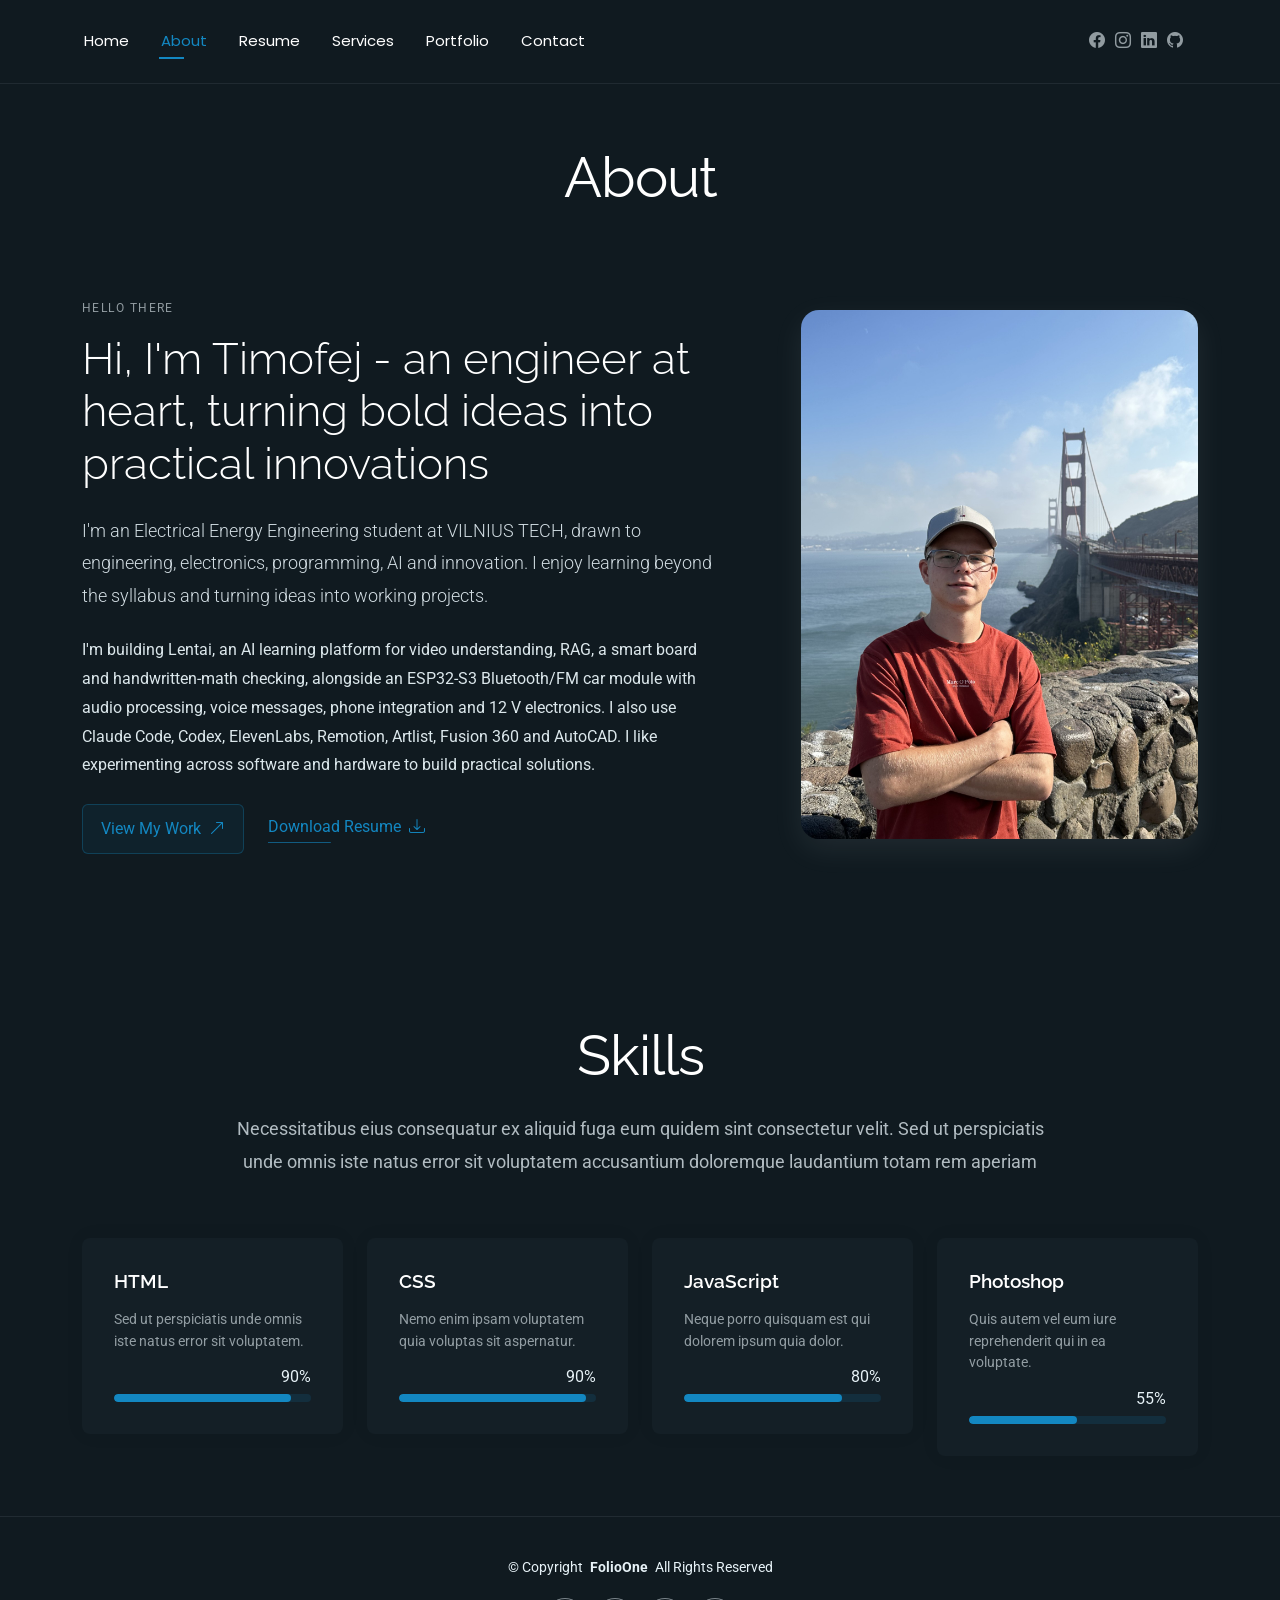
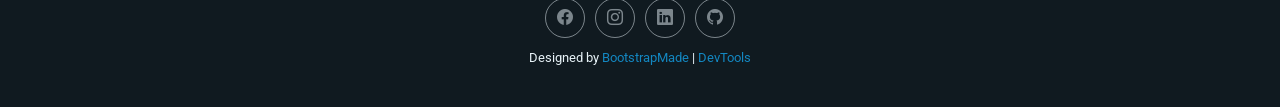
==== commit 035cd3b3: "Update portfolio profile content Co-authored-by: Copilot <223556219+Copilot@users.noreply.github.com" ====
--- a/about.html
+++ b/about.html
@@ -59,10 +59,10 @@
       </nav>
 
       <div class="header-social-links">
-        <a href="#" class="twitter"><i class="bi bi-twitter-x"></i></a>
-        <a href="#" class="facebook"><i class="bi bi-facebook"></i></a>
-        <a href="#" class="instagram"><i class="bi bi-instagram"></i></a>
-        <a href="#" class="linkedin"><i class="bi bi-linkedin"></i></a>
+        <a href="https://www.facebook.com/tyo_mych" class="facebook"><i class="bi bi-facebook"></i></a>
+        <a href="https://www.instagram.com/tyo_mych" class="instagram"><i class="bi bi-instagram"></i></a>
+        <a href="https://www.linkedin.com/in/timofej-gaivoronskij-1057ba276" class="linkedin"><i class="bi bi-linkedin"></i></a>
+        <a href="https://github.com/tyomachka" class="github"><i class="bi bi-github"></i></a>
       </div>
 
     </div>
@@ -85,12 +85,12 @@
           <div class="col-lg-7" data-aos="fade-right" data-aos-delay="150">
             <div class="intro-content">
               <span class="eyebrow">Hello there</span>
-              <h2 class="headline">Hi, I'm Brandon - a calm-minded creative developer crafting serene digital journeys</h2>
+              <h2 class="headline">Hi, I'm Timofej - an engineer at heart, turning bold ideas into practical innovations</h2>
               <p class="lead">
-                Lorem ipsum dolor sit amet, consectetur adipiscing elit. Pellentesque habitant morbi tristique senectus et netus. Sed interdum, nunc non feugiat tempor, orci lorem luctus ligula, vitae rutrum nisl lorem non nulla.
+                I'm an Electrical Energy Engineering student at VILNIUS TECH, drawn to engineering, electronics, programming, AI and innovation. I enjoy learning beyond the syllabus and turning ideas into working projects.
               </p>
               <p>
-                Integer posuere lacus in mi fringilla, eget luctus risus pulvinar. Curabitur a arcu a nisl tempus sagittis. Aenean varius, tortor sed porttitor dictum, augue eros viverra lectus, at efficitur magna lacus in risus.
+                I'm building Lentai, an AI learning platform for video understanding, RAG, a smart board and handwritten-math checking, alongside an ESP32-S3 Bluetooth/FM car module with audio processing, voice messages, phone integration and 12 V electronics. I also use Claude Code, Codex, ElevenLabs, Remotion, Artlist, Fusion 360 and AutoCAD. I like experimenting across software and hardware to build practical solutions.
               </p>
 
               <div class="cta-group">
@@ -106,7 +106,7 @@
 
           <div class="col-lg-5" data-aos="zoom-in" data-aos-delay="250">
             <figure class="profile-figure text-center text-lg-end">
-              <img src="assets/img/profile/profile-square-11.webp" alt="Portrait of Alex" class="img-fluid profile-photo">
+              <img src="assets/img/profile/profile-square-11.webp" alt="Portrait of Timofej Gaivoronskij" class="img-fluid profile-photo">
             </figure>
           </div>
         </div>
@@ -186,10 +186,10 @@
         <p>© <span>Copyright</span> <strong class="px-1 sitename">FolioOne</strong> <span>All Rights Reserved<br></span></p>
       </div>
       <div class="social-links d-flex justify-content-center">
-        <a href=""><i class="bi bi-twitter-x"></i></a>
-        <a href=""><i class="bi bi-facebook"></i></a>
-        <a href=""><i class="bi bi-instagram"></i></a>
-        <a href=""><i class="bi bi-linkedin"></i></a>
+        <a href="https://www.facebook.com/tyo_mych"><i class="bi bi-facebook"></i></a>
+        <a href="https://www.instagram.com/tyo_mych"><i class="bi bi-instagram"></i></a>
+        <a href="https://www.linkedin.com/in/timofej-gaivoronskij-1057ba276"><i class="bi bi-linkedin"></i></a>
+        <a href="https://github.com/tyomachka"><i class="bi bi-github"></i></a>
       </div>
       <div class="credits">
         <!-- All the links in the footer should remain intact. -->
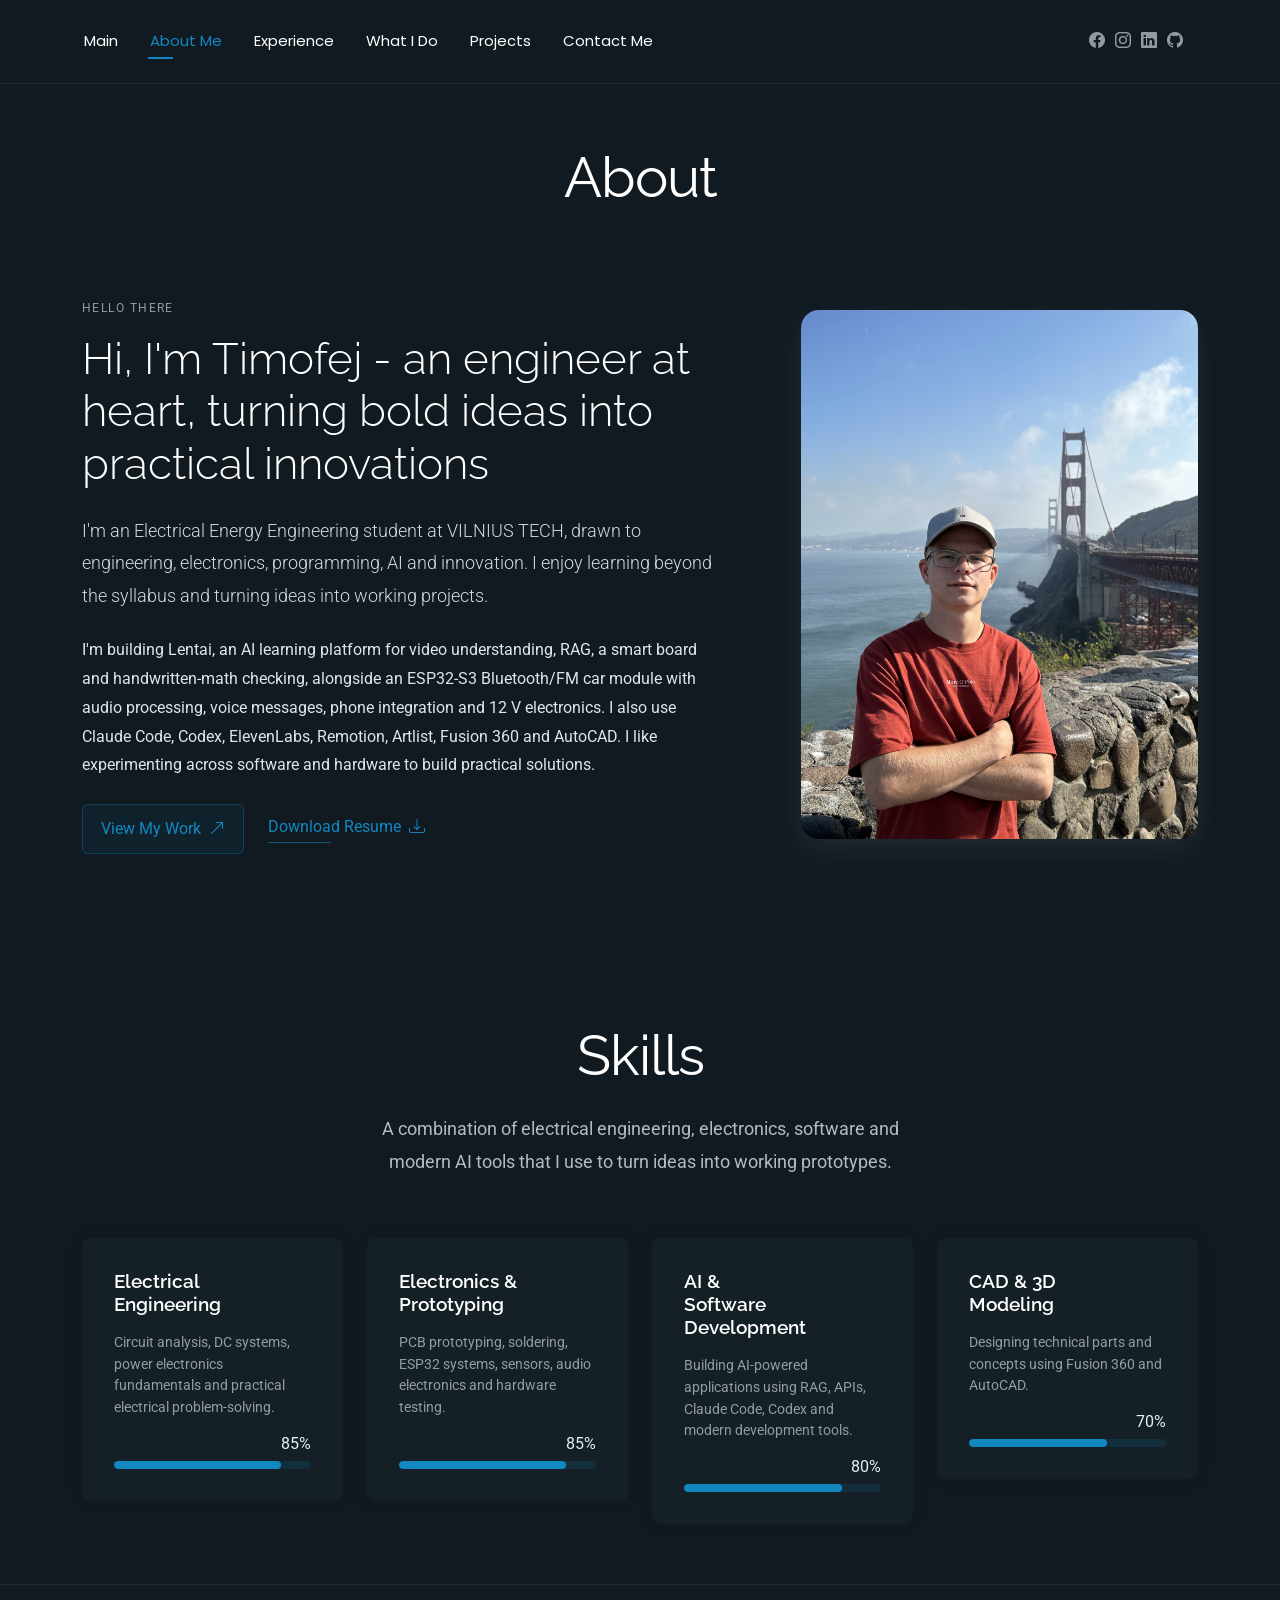
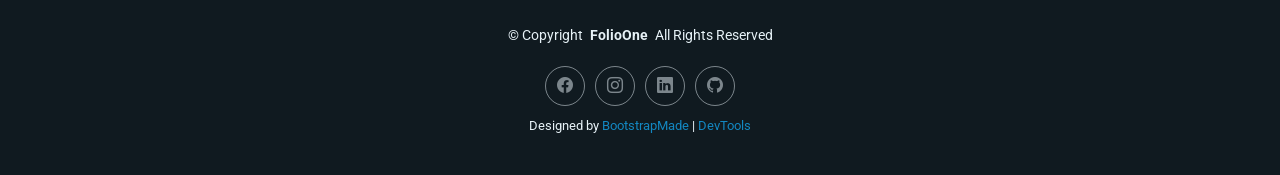
==== commit fed86e77: "finished updating Co-authored-by: Copilot <copilot@github.com>" ====
--- a/about.html
+++ b/about.html
@@ -48,12 +48,12 @@
 
       <nav id="navmenu" class="navmenu">
         <ul>
-          <li><a href="index.html">Home</a></li>
-          <li><a href="about.html" class="active">About</a></li>
-          <li><a href="resume.html">Resume</a></li>
-          <li><a href="services.html">Services</a></li>
-          <li><a href="portfolio.html">Portfolio</a></li>
-          <li><a href="contact.html">Contact</a></li>
+          <li><a href="index.html">Main</a></li>
+          <li><a href="about.html" class="active" >About Me</a></li>
+          <li><a href="resume.html">Experience</a></li>
+          <li><a href="services.html">What I Do</a></li>
+          <li><a href="portfolio.html">Projects</a></li>
+          <li><a href="contact.html">Contact Me</a></li>
         </ul>
         <i class="mobile-nav-toggle d-xl-none bi bi-list"></i>
       </nav>
@@ -120,7 +120,7 @@
       <!-- Section Title -->
       <div class="container section-title" data-aos="fade-up">
         <h2>Skills</h2>
-        <p>Necessitatibus eius consequatur ex aliquid fuga eum quidem sint consectetur velit. Sed ut perspiciatis unde omnis iste natus error sit voluptatem accusantium doloremque laudantium totam rem aperiam</p>
+        <p>A combination of electrical engineering, electronics, software and modern AI tools that I use to turn ideas into working prototypes.</p>
       </div><!-- End Section Title -->
 
       <div class="container" data-aos="fade-up" data-aos-delay="100">
@@ -129,30 +129,30 @@
 
           <div class="col-md-6 col-lg-3" data-aos="fade-up" data-aos-delay="100">
             <div class="skill-box">
-              <h3>HTML</h3>
-              <p>Sed ut perspiciatis unde omnis iste natus error sit voluptatem.</p>
-              <span class="text-end d-block">90%</span>
-              <div class="progress">
-                <div class="progress-bar" role="progressbar" aria-valuenow="90" aria-valuemin="0" aria-valuemax="100"></div>
+              <h3>Electrical<br>Engineering</h3>
+              <p>Circuit analysis, DC systems, power electronics fundamentals and practical electrical problem-solving.</p>
+              <span class="text-end d-block">85%</span>
+              <div class="progress">
+                <div class="progress-bar" role="progressbar" aria-valuenow="85" aria-valuemin="0" aria-valuemax="100"></div>
               </div>
             </div>
           </div>
 
           <div class="col-md-6 col-lg-3" data-aos="fade-up" data-aos-delay="200">
             <div class="skill-box">
-              <h3>CSS</h3>
-              <p>Nemo enim ipsam voluptatem quia voluptas sit aspernatur.</p>
-              <span class="text-end d-block">90%</span>
-              <div class="progress">
-                <div class="progress-bar" role="progressbar" aria-valuenow="95" aria-valuemin="0" aria-valuemax="100"></div>
+              <h3>Electronics &<br>Prototyping</h3>
+              <p>PCB prototyping, soldering, ESP32 systems, sensors, audio electronics and hardware testing.</p>
+              <span class="text-end d-block">85%</span>
+              <div class="progress">
+                <div class="progress-bar" role="progressbar" aria-valuenow="85" aria-valuemin="0" aria-valuemax="100"></div>
               </div>
             </div>
           </div>
 
           <div class="col-md-6 col-lg-3" data-aos="fade-up" data-aos-delay="300">
             <div class="skill-box">
-              <h3>JavaScript</h3>
-              <p>Neque porro quisquam est qui dolorem ipsum quia dolor.</p>
+              <h3>AI &<br>Software<br>Development</h3>
+              <p>Building AI-powered applications using RAG, APIs, Claude Code, Codex and modern development tools.</p>
               <span class="text-end d-block">80%</span>
               <div class="progress">
                 <div class="progress-bar" role="progressbar" aria-valuenow="80" aria-valuemin="0" aria-valuemax="100"></div>
@@ -162,11 +162,11 @@
 
           <div class="col-md-6 col-lg-3" data-aos="fade-up" data-aos-delay="400">
             <div class="skill-box">
-              <h3>Photoshop</h3>
-              <p>Quis autem vel eum iure reprehenderit qui in ea voluptate.</p>
-              <span class="text-end d-block">55%</span>
-              <div class="progress">
-                <div class="progress-bar" role="progressbar" aria-valuenow="55" aria-valuemin="0" aria-valuemax="100">
+              <h3>CAD & 3D<br>Modeling</h3>
+              <p>Designing technical parts and concepts using Fusion 360 and AutoCAD.</p>
+              <span class="text-end d-block">70%</span>
+              <div class="progress">
+                <div class="progress-bar" role="progressbar" aria-valuenow="70" aria-valuemin="0" aria-valuemax="100">
                 </div>
               </div>
             </div>
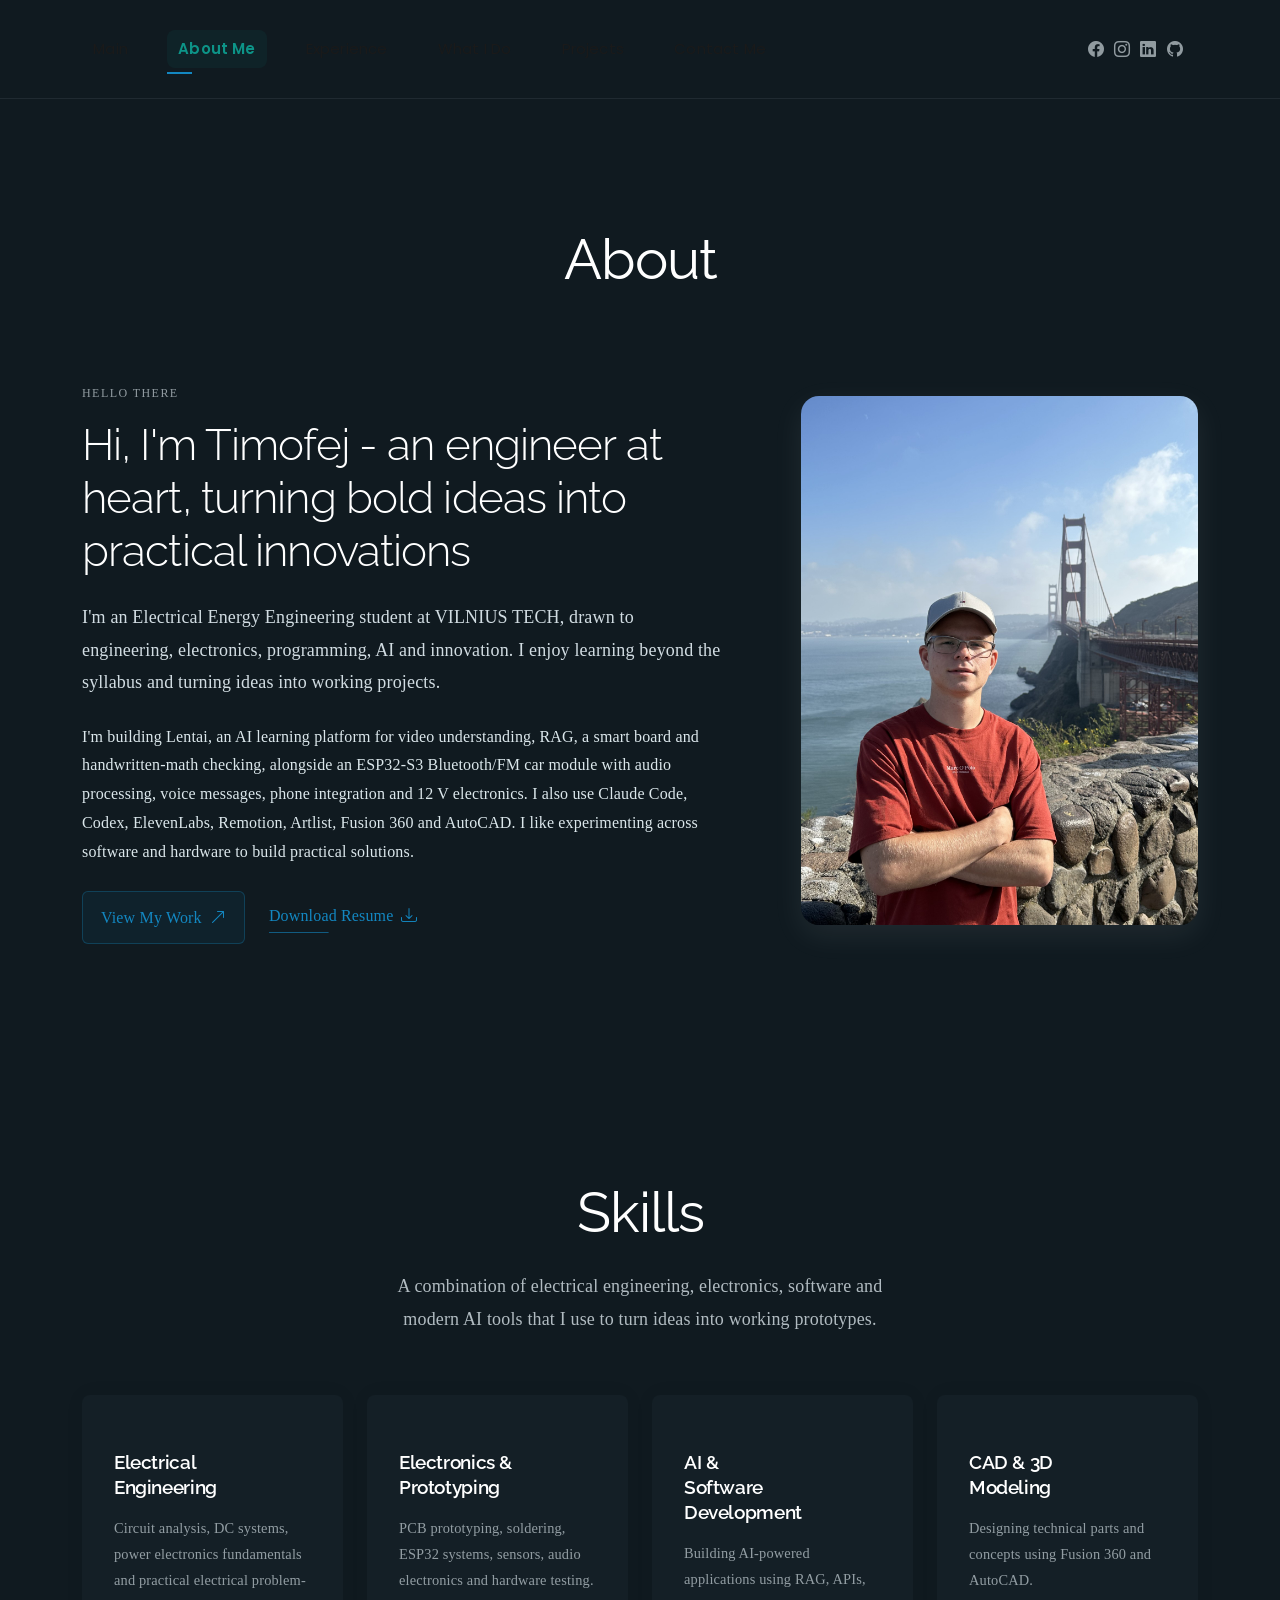
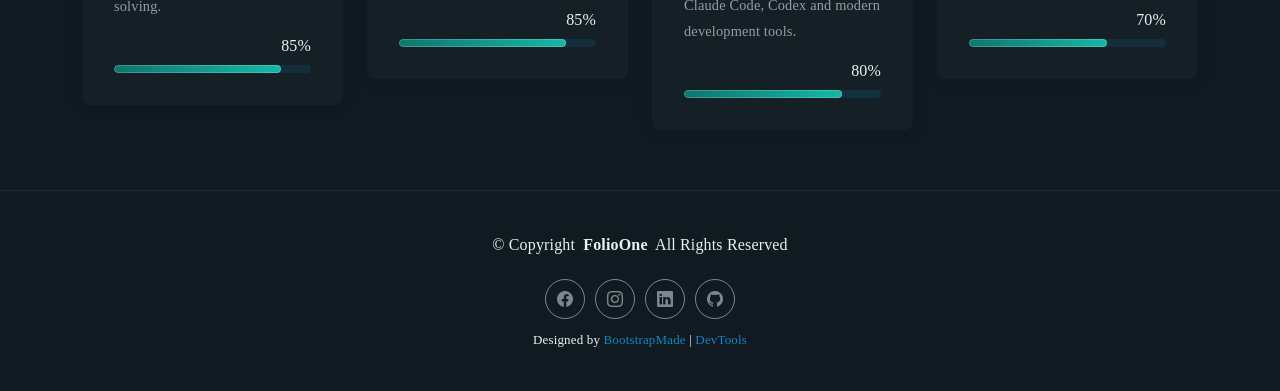
==== commit 4ff73ade: "Improve readability and contrast" ====
--- a/about.html
+++ b/about.html
@@ -26,6 +26,7 @@
 
   <!-- Main CSS File -->
   <link href="assets/css/main.css" rel="stylesheet">
+  <link href="assets/css/custom.css" rel="stylesheet">
 
   <!-- =======================================================
   * Template Name: FolioOne
@@ -42,7 +43,7 @@
     <div class="container position-relative d-flex align-items-center justify-content-between">
 
       <!-- <a href="index.html" class="logo d-flex align-items-center me-auto me-xl-0">
-      <img src="assets/img/logo.webp" alt="">
+      <img src="assets/img/logo.webp" alt="FolioOne logo">
       <h1 class="sitename">FolioOne</h1> 
     </a> -->
 
--- a/assets/css/custom.css
+++ b/assets/css/custom.css
@@ -0,0 +1,224 @@
+# 2
+@import url('https://fonts.googleapis.com/css2?family=Poppins:wght@400;500;600;700&family=Libre+Baskerville:wght@400;700&display=swap');
+
+:root {
+  --body-font: "Poppins", "Segoe UI", Arial, sans-serif;
+  --heading-font: "Libre Baskerville", Georgia, serif;
+  --text-color: #1d1d1d;
+  --muted-text: #2f2f2f;
+  --heading-color: #111111;
+}
+
+body {
+  font-family: var(--body-font);
+  color: var(--text-color);
+  line-height: 1.7;
+  letter-spacing: 0.01em;
+}
+
+h1, h2, h3, h4, h5, h6 {
+  font-family: var(--heading-font);
+  color: var(--heading-color);
+  line-height: 1.3;
+  margin-top: 1.2em;
+  margin-bottom: 0.6em;
+  letter-spacing: -0.02em;
+}
+
+h1 {
+  font-size: 2.5rem;
+  font-weight: 700;
+}
+
+h2 {
+  font-size: 2rem;
+  font-weight: 700;
+}
+
+h3 {
+  font-size: 1.6rem;
+  font-weight: 700;
+}
+
+h4 {
+  font-size: 1.3rem;
+  font-weight: 700;
+}
+
+h5 {
+  font-size: 1.1rem;
+  font-weight: 600;
+}
+
+h6 {
+  font-size: 1rem;
+  font-weight: 600;
+}
+
+p {
+  font-family: var(--body-font);
+  font-size: 1rem;
+  line-height: 1.8;
+  color: var(--muted-text);
+  margin-bottom: 1rem;
+}
+
+p strong,
+p b {
+  color: var(--text-color);
+  font-weight: 600;
+}
+
+.section-title h2,
+.section-title h3,
+.hero-content h1 {
+  color: var(--heading-color);
+}
+
+.article-content p,
+.about-content p,
+.resume-item p,
+.portfolio-item p,
+.contact-section p {
+  color: var(--muted-text);
+}
+
+# 4
+main section,
+article,
+.portfolio-item,
+.resume-item,
+.service-item,
+.contact-item,
+.card {
+  margin: 20px 0;
+  box-shadow: 0 4px 14px rgba(17, 24, 39, 0.06);
+}
+
+# 5
+# 6
+.progress {
+  height: 12px;
+  background: #dfe4ea;
+  border-radius: 999px;
+  overflow: hidden;
+  margin-bottom: 18px;
+}
+
+.progress-bar {
+  background: linear-gradient(90deg, #0f766e, #14b8a6);
+  border-radius: 999px;
+  box-shadow: inset 0 0 0 1px rgba(255, 255, 255, 0.2);
+}
+
+.floating-card {
+  background: rgba(255, 255, 255, 0.96);
+  border: 1px solid rgba(17, 24, 39, 0.08);
+  box-shadow: 0 8px 18px rgba(17, 24, 39, 0.08);
+}
+
+.floating-card.design {
+  background: #ecfeff;
+}
+
+.floating-card.code {
+  background: #f3f4f6;
+}
+
+.floating-card.creativity {
+  background: #f0fdf4;
+}
+
+
+
+
+
+
+# 3
+.btn {
+  border-radius: 999px;
+  padding: 0.8rem 1.5rem;
+  font-weight: 600;
+  transition: all 0.25s ease;
+  box-shadow: none;
+}
+
+.btn:hover {
+  transform: translateY(-2px);
+  box-shadow: 0 8px 20px rgba(17, 24, 39, 0.12);
+}
+
+.btn:active {
+  transform: translateY(0);
+  box-shadow: none;
+}
+
+.btn-primary {
+  background-color: #111827;
+  border-color: #111827;
+  color: #ffffff;
+}
+
+.btn-primary:hover {
+  background-color: #1f2937;
+  border-color: #1f2937;
+  color: #ffffff;
+}
+
+.btn-outline {
+  background-color: transparent;
+  border: 1px solid #111827;
+  color: #111827;
+}
+
+.btn-outline:hover {
+  background-color: #111827;
+  color: #ffffff;
+}
+
+
+a {
+  transition: color 0.2s ease, opacity 0.2s ease;
+}
+
+.navmenu a,
+.header-social-links a,
+.social-links a {
+  color: #1a1a1a;
+  text-decoration: none;
+}
+
+.navmenu a:hover,
+.header-social-links a:hover,
+.social-links a:hover {
+  color: #0d9488;
+  opacity: 1;
+}
+
+.navmenu a:active,
+.header-social-links a:active,
+.social-links a:active {
+  color: #0f766e;
+}
+
+.navmenu a.active {
+  color: #0d9488;
+  font-weight: 600;
+}
+
+
+.navmenu ul li a,
+.btn,
+.header-social-links a,
+.social-links a {
+  border-radius: 8px;
+}
+
+.navmenu ul li a {
+  padding: 0.4rem 0.7rem;
+}
+
+.navmenu ul li a:hover,
+.navmenu ul li a.active {
+  background-color: rgba(13, 148, 136, 0.08);
+}
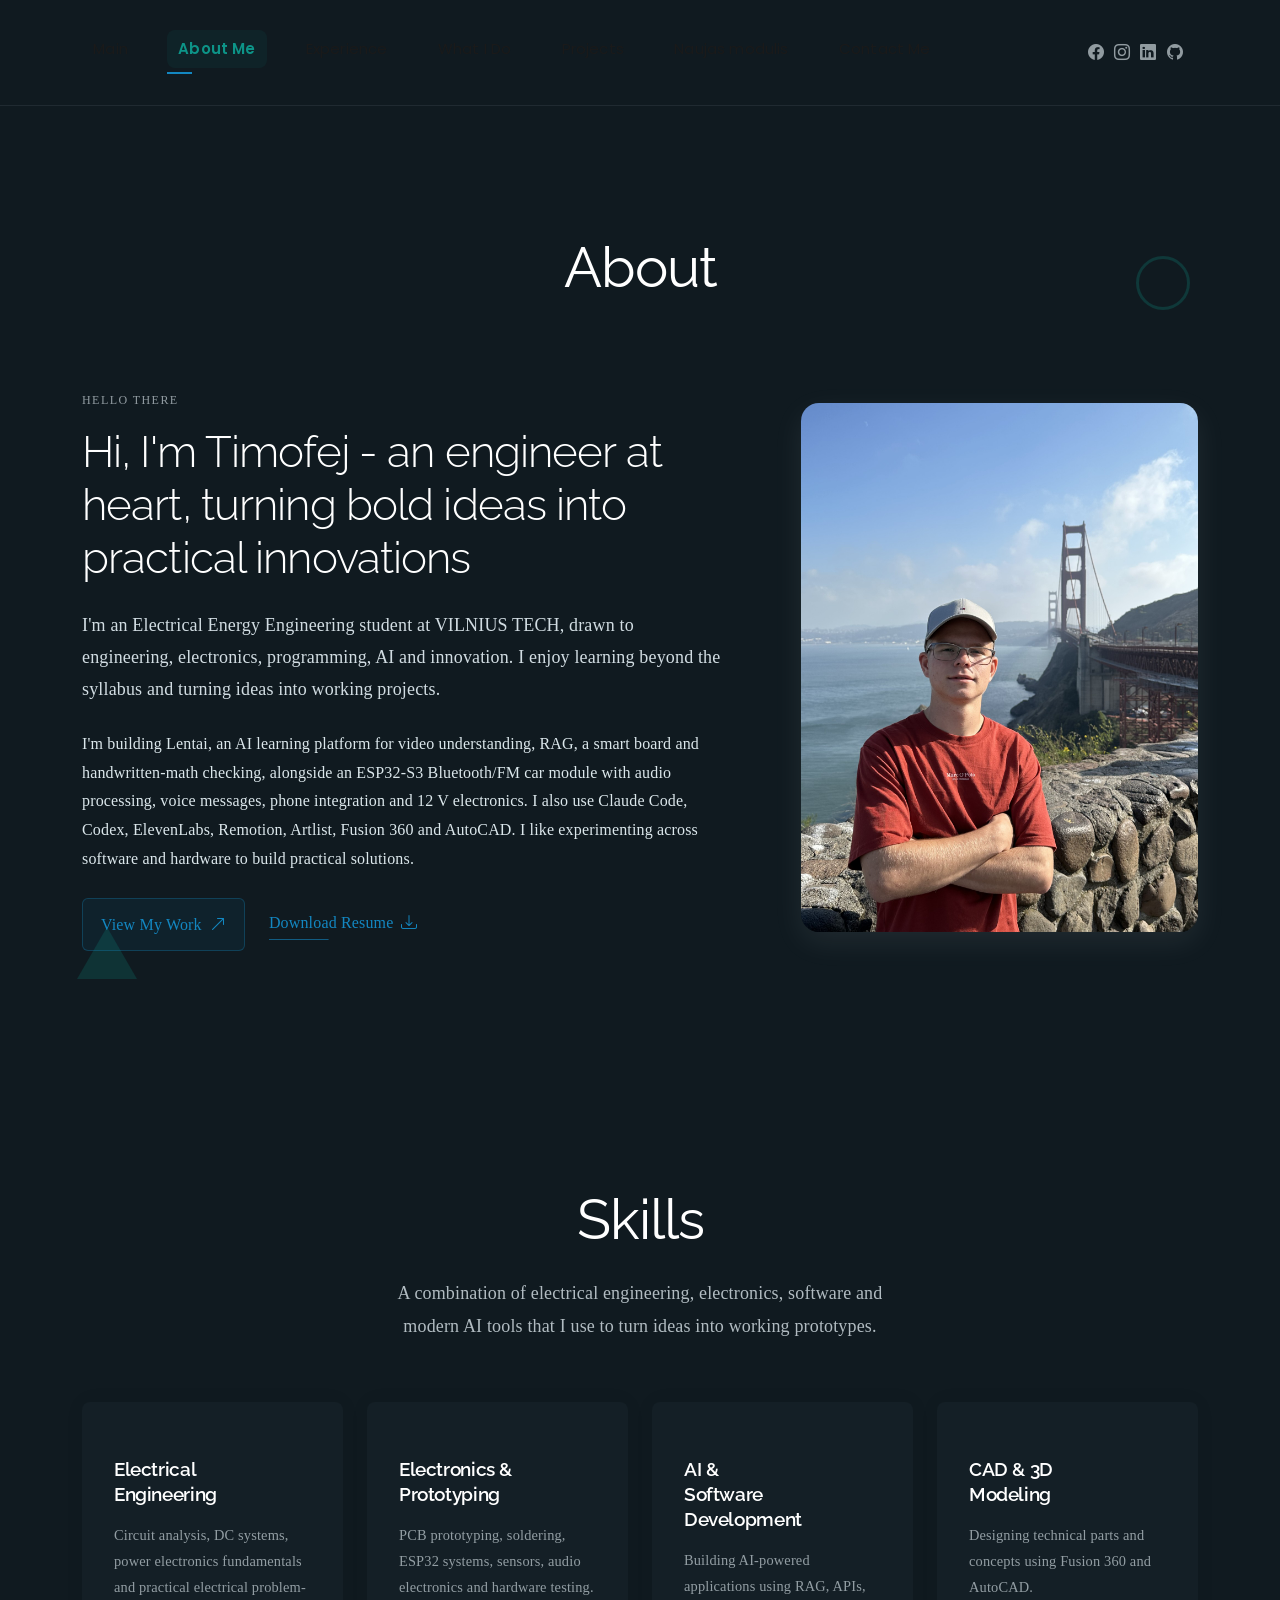
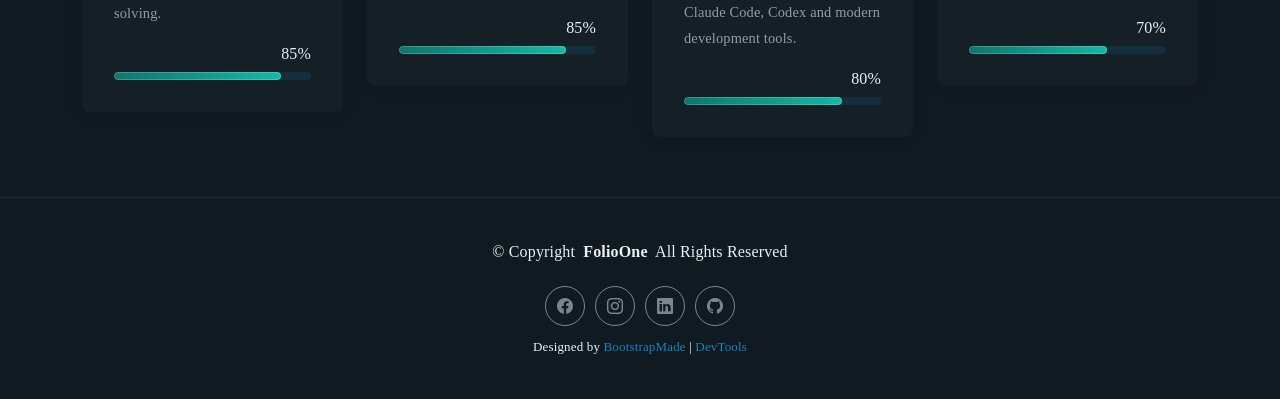
==== commit b92c1859: "10 ir 11 labai Co-authored-by: Copilot <copilot@github.com>" ====
--- a/about.html
+++ b/about.html
@@ -54,6 +54,7 @@
           <li><a href="resume.html">Experience</a></li>
           <li><a href="services.html">What I Do</a></li>
           <li><a href="portfolio.html">Projects</a></li>
+          <li><a href="LD_10.html">Naujas modulis</a></li>
           <li><a href="contact.html">Contact Me</a></li>
         </ul>
         <i class="mobile-nav-toggle d-xl-none bi bi-list"></i>
--- a/assets/css/custom.css
+++ b/assets/css/custom.css
@@ -81,6 +81,66 @@
 .portfolio-item p,
 .contact-section p {
   color: var(--muted-text);
+}
+
+# 1 pap
+ul,
+ol {
+  margin: 1rem 0 1.5rem;
+  padding-left: 1.4rem;
+}
+
+ul {
+  list-style: disc;
+}
+
+ol {
+  list-style: decimal;
+}
+
+ul li,
+ol li {
+  margin-bottom: 0.45rem;
+}
+
+ul ul,
+ol ul,
+ul ol,
+ol ol {
+  margin-top: 0.4rem;
+  margin-bottom: 0.5rem;
+}
+
+# 2 pap
+table {
+  width: 100%;
+  border-collapse: collapse;
+  margin-bottom: 2rem;
+}
+
+table thead th {
+  background: rgba(255, 255, 255, 0.03);
+  color: #ffffff;
+  text-align: left;
+  padding: 0.85rem 0.9rem;
+  border-bottom: 1px solid rgba(255, 255, 255, 0.15);
+  font-weight: 600;
+}
+
+table tbody td {
+  padding: 0.9rem 0.9rem;
+  text-align: left;
+  vertical-align: top;
+  border-bottom: 1px solid rgba(255, 255, 255, 0.08);
+  color: #e5e7eb;
+}
+
+table tbody tr:nth-child(even) {
+  background: rgba(255, 255, 255, 0.01);
+}
+
+table tbody tr:hover {
+  background: rgba(255, 255, 255, 0.02);
 }
 
 # 4
@@ -222,3 +282,421 @@
 .navmenu ul li a.active {
   background-color: rgba(13, 148, 136, 0.08);
 }
+
+.ld10-page .skills-module {
+  padding: 64px 0;
+}
+
+.ld10-page .skills-module .section-title {
+  text-align: center;
+  margin-bottom: 32px;
+}
+
+.ld10-page .skill-summary {
+  display: grid;
+  grid-template-columns: repeat(3, minmax(0, 1fr));
+  gap: 18px;
+  margin-bottom: 28px;
+}
+
+.ld10-page .skill-summary-card {
+  display: flex;
+  min-height: 150px;
+  flex-direction: column;
+  justify-content: center;
+  gap: 7px;
+  padding: 22px 24px;
+  border: 1px solid #e2e9ec;
+  border-radius: 16px;
+  background: linear-gradient(145deg, #fff, #f4faf9);
+  box-shadow: 0 8px 22px rgba(17, 24, 39, 0.06);
+}
+
+.ld10-page .skill-summary-label {
+  color: #52616b;
+  font-size: 0.85rem;
+  font-weight: 600;
+}
+
+.ld10-page .skill-summary-card strong {
+  color: #0f766e;
+  font-family: var(--heading-font);
+  font-size: clamp(1.5rem, 3vw, 2rem);
+  line-height: 1.2;
+}
+
+.ld10-page .skill-summary-card strong small {
+  font-family: var(--body-font);
+  font-size: 0.9rem;
+}
+
+.ld10-page .skill-summary-note {
+  color: #6b7780;
+  font-size: 0.8rem;
+}
+
+.ld10-page .skill-rank-card strong {
+  font-family: var(--body-font);
+  font-size: clamp(1.2rem, 2.5vw, 1.65rem);
+}
+
+.ld10-page .skill-level-progress {
+  margin-bottom: 30px;
+  padding: 22px 24px;
+  border: 1px solid #e2e9ec;
+  border-radius: 16px;
+  background: #fff;
+  box-shadow: 0 8px 22px rgba(17, 24, 39, 0.05);
+}
+
+.ld10-page .skill-level-progress-heading {
+  display: flex;
+  align-items: center;
+  justify-content: space-between;
+  gap: 18px;
+  margin-bottom: 16px;
+}
+
+.ld10-page .skill-level-progress-heading h3 {
+  margin: 0 0 5px;
+  font-family: var(--body-font);
+  font-size: 1.05rem;
+  font-weight: 700;
+}
+
+.ld10-page .skill-level-progress-heading p {
+  margin: 0;
+  color: #64727b;
+  font-size: 0.85rem;
+}
+
+.ld10-page .skill-level-progress-heading > strong {
+  color: #0f766e;
+  font-size: 1.1rem;
+  white-space: nowrap;
+}
+
+.ld10-page .skill-level-track {
+  height: 14px;
+  overflow: hidden;
+  border-radius: 999px;
+  background: #e4ecee;
+}
+
+.ld10-page .skill-level-fill {
+  display: block;
+  height: 100%;
+  border-radius: inherit;
+  background: linear-gradient(90deg, #0f766e, #2dd4bf);
+}
+
+.ld10-page .skill-level-scale {
+  display: flex;
+  justify-content: space-between;
+  gap: 12px;
+  margin-top: 8px;
+  color: #6b7780;
+  font-size: 0.75rem;
+}
+
+.ld10-page .skill-statistics {
+  margin-bottom: 30px;
+}
+
+.ld10-page .skill-statistics-heading {
+  margin-bottom: 14px;
+}
+
+.ld10-page .skill-statistics-heading h3 {
+  margin: 0 0 4px;
+  font-family: var(--body-font);
+  font-size: 1.1rem;
+  font-weight: 700;
+}
+
+.ld10-page .skill-statistics-heading p {
+  margin: 0;
+  color: #52616b;
+  font-size: 0.85rem;
+}
+
+.ld10-page .skill-statistics-grid {
+  display: grid;
+  grid-template-columns: repeat(3, minmax(0, 1fr));
+  gap: 16px;
+}
+
+.ld10-page .skill-stat-card {
+  display: flex;
+  min-height: 112px;
+  flex-direction: column;
+  justify-content: center;
+  gap: 5px;
+  padding: 18px 22px;
+  border: 1px solid #e2e9ec;
+  border-radius: 14px;
+  background: #fff;
+  box-shadow: 0 6px 18px rgba(17, 24, 39, 0.05);
+}
+
+.ld10-page .skill-stat-label {
+  color: #52616b;
+  font-size: 0.85rem;
+}
+
+.ld10-page .skill-stat-card strong {
+  color: #0f766e;
+  font-size: 1.8rem;
+  line-height: 1.2;
+}
+
+.ld10-page .skill-stat-card strong small {
+  margin-left: 2px;
+  font-size: 1rem;
+}
+
+.ld10-page .skill-board {
+  display: grid;
+  grid-template-columns: repeat(3, minmax(0, 1fr));
+  gap: 22px;
+  align-items: start;
+}
+
+.ld10-page .skill-column {
+  min-width: 0;
+  padding: 20px;
+  border: 1px solid #e5e7eb;
+  border-radius: 16px;
+  background: #f8fafc;
+}
+
+.ld10-page .skill-column-heading {
+  display: flex;
+  align-items: center;
+  justify-content: space-between;
+  gap: 10px;
+  margin-bottom: 16px;
+  padding-bottom: 12px;
+  border-bottom: 2px solid #dbe4e8;
+}
+
+.ld10-page .skill-column-heading h3 {
+  margin: 0;
+  font-family: var(--body-font);
+  font-size: 1.1rem;
+  font-weight: 700;
+}
+
+.ld10-page .skill-column-heading span {
+  color: #52616b;
+  font-size: 0.8rem;
+}
+
+.ld10-page .skill-card {
+  margin: 0 0 14px;
+  padding: 17px;
+  border: 1px solid #e7ecef;
+  border-radius: 12px;
+  background: #fff;
+  box-shadow: 0 5px 16px rgba(17, 24, 39, 0.06);
+}
+
+.ld10-page .skill-card:last-child {
+  margin-bottom: 0;
+}
+
+.ld10-page .skill-card-top {
+  display: flex;
+  align-items: center;
+  justify-content: space-between;
+  gap: 8px;
+  margin-bottom: 10px;
+}
+
+.ld10-page .skill-status,
+.ld10-page .skill-xp {
+  display: inline-flex;
+  align-items: center;
+  border-radius: 999px;
+  padding: 4px 10px;
+  font-size: 0.75rem;
+  font-weight: 600;
+}
+
+.ld10-page .skill-status { background: #e8eef2; color: #40515c; }
+.ld10-page .skill-xp { background: #e6f5f2; color: #087568; white-space: nowrap; }
+.ld10-page .learning .skill-status { background: #fff3d6; color: #8a5a00; }
+.ld10-page .completed .skill-status { background: #e4f5e9; color: #21733b; }
+
+.ld10-page .skill-card h4 {
+  margin: 0 0 7px;
+  font-family: var(--body-font);
+  font-size: 1rem;
+  font-weight: 700;
+}
+
+.ld10-page .skill-card p {
+  margin: 0;
+  color: #52616b;
+  font-size: 0.88rem;
+  line-height: 1.55;
+}
+
+@media (max-width: 991px) {
+  .ld10-page .skill-board { grid-template-columns: repeat(2, minmax(0, 1fr)); }
+}
+
+@media (max-width: 575px) {
+  .ld10-page .skill-summary { grid-template-columns: 1fr; }
+  .ld10-page .skill-statistics-grid { grid-template-columns: 1fr; }
+  .ld10-page .skill-level-progress-heading { align-items: flex-start; flex-direction: column; }
+  .ld10-page .skill-level-scale { font-size: 0.68rem; }
+  .ld10-page .skill-board { grid-template-columns: 1fr; }
+  .ld10-page .skill-column { padding: 16px; }
+}
+
+.services.section {
+  position: relative;
+  isolation: isolate;
+  overflow: hidden;
+  background: linear-gradient(-45deg, #d9f3ee, #e8eefb, #f8e8dc, #d8edf4);
+  background-size: 350% 350%;
+  animation: services-gradient-shift 18s ease infinite;
+}
+
+.services.section > .container {
+  position: relative;
+  z-index: 1;
+}
+
+@keyframes services-gradient-shift {
+  0% { background-position: 0% 50%; }
+  50% { background-position: 100% 50%; }
+  100% { background-position: 0% 50%; }
+}
+
+.about.section {
+  position: relative;
+  isolation: isolate;
+}
+
+.about.section::before,
+.about.section::after {
+  position: absolute;
+  z-index: 0;
+  display: block;
+  content: "";
+  pointer-events: none;
+}
+
+.about.section > .container {
+  position: relative;
+  z-index: 1;
+}
+
+.about.section::before {
+  top: 150px;
+  right: 7%;
+  width: 54px;
+  height: 54px;
+  border: 3px solid rgba(15, 118, 110, 0.32);
+  border-radius: 50%;
+  animation: about-shape-float 7s ease-in-out infinite;
+}
+
+.about.section::after {
+  bottom: 80px;
+  left: 6%;
+  width: 0;
+  height: 0;
+  border-right: 30px solid transparent;
+  border-bottom: 52px solid rgba(13, 148, 136, 0.2);
+  border-left: 30px solid transparent;
+  animation: about-shape-drift 9s ease-in-out infinite;
+}
+
+@keyframes about-shape-float {
+  0%, 100% { transform: translateY(0) scale(1); }
+  50% { transform: translateY(-18px) scale(1.08); }
+}
+
+@keyframes about-shape-drift {
+  0%, 100% { transform: translate(0, 0) rotate(0deg); }
+  50% { transform: translate(12px, -16px) rotate(18deg); }
+}
+
+@media (prefers-reduced-motion: reduce) {
+  .services.section,
+  .about.section::before,
+  .about.section::after {
+    animation: none;
+  }
+}
+
+.contact-js-form .form-label {
+  margin-bottom: 4px;
+  font-size: 0.9rem;
+  font-weight: 500;
+  display: block;
+}
+
+.contact-js-form .invalid-feedback {
+  display: block;
+  font-size: 0.85rem;
+}
+
+.contact-js-form .form-control.is-invalid {
+  border-color: #dc2626;
+  border-width: 2px;
+}
+
+.contact-js-form .form-buttons {
+  display: flex;
+  justify-content: center;
+  gap: 12px;
+  flex-wrap: wrap;
+}
+
+.contact-js-form .btn:disabled {
+  opacity: 0.5;
+  cursor: not-allowed;
+}
+
+.contact-js-form .btn-clear {
+  background: transparent;
+  border: 2px solid #0f766e;
+  color: #0f766e;
+}
+
+.contact .contact-form {
+  height: auto;
+}
+
+.contact .contact-form .form-result {
+  display: none;
+  margin-top: 24px;
+  padding: 16px 20px;
+  border-radius: 8px;
+  background: #d1fae5;
+  border-left: 4px solid #0f766e;
+  text-align: left;
+}
+
+.contact .contact-form .form-result.visible {
+  display: block;
+}
+
+.contact .contact-form .form-result p {
+  margin: 0 0 6px;
+  color: #134e4a;
+}
+
+.skills-module h2,
+.skills-module h3,
+.skills-module h4 {
+  color: #17252d;
+}
+
+.skills-module .skill-summary-card strong {
+  color: #0f766e;
+}
